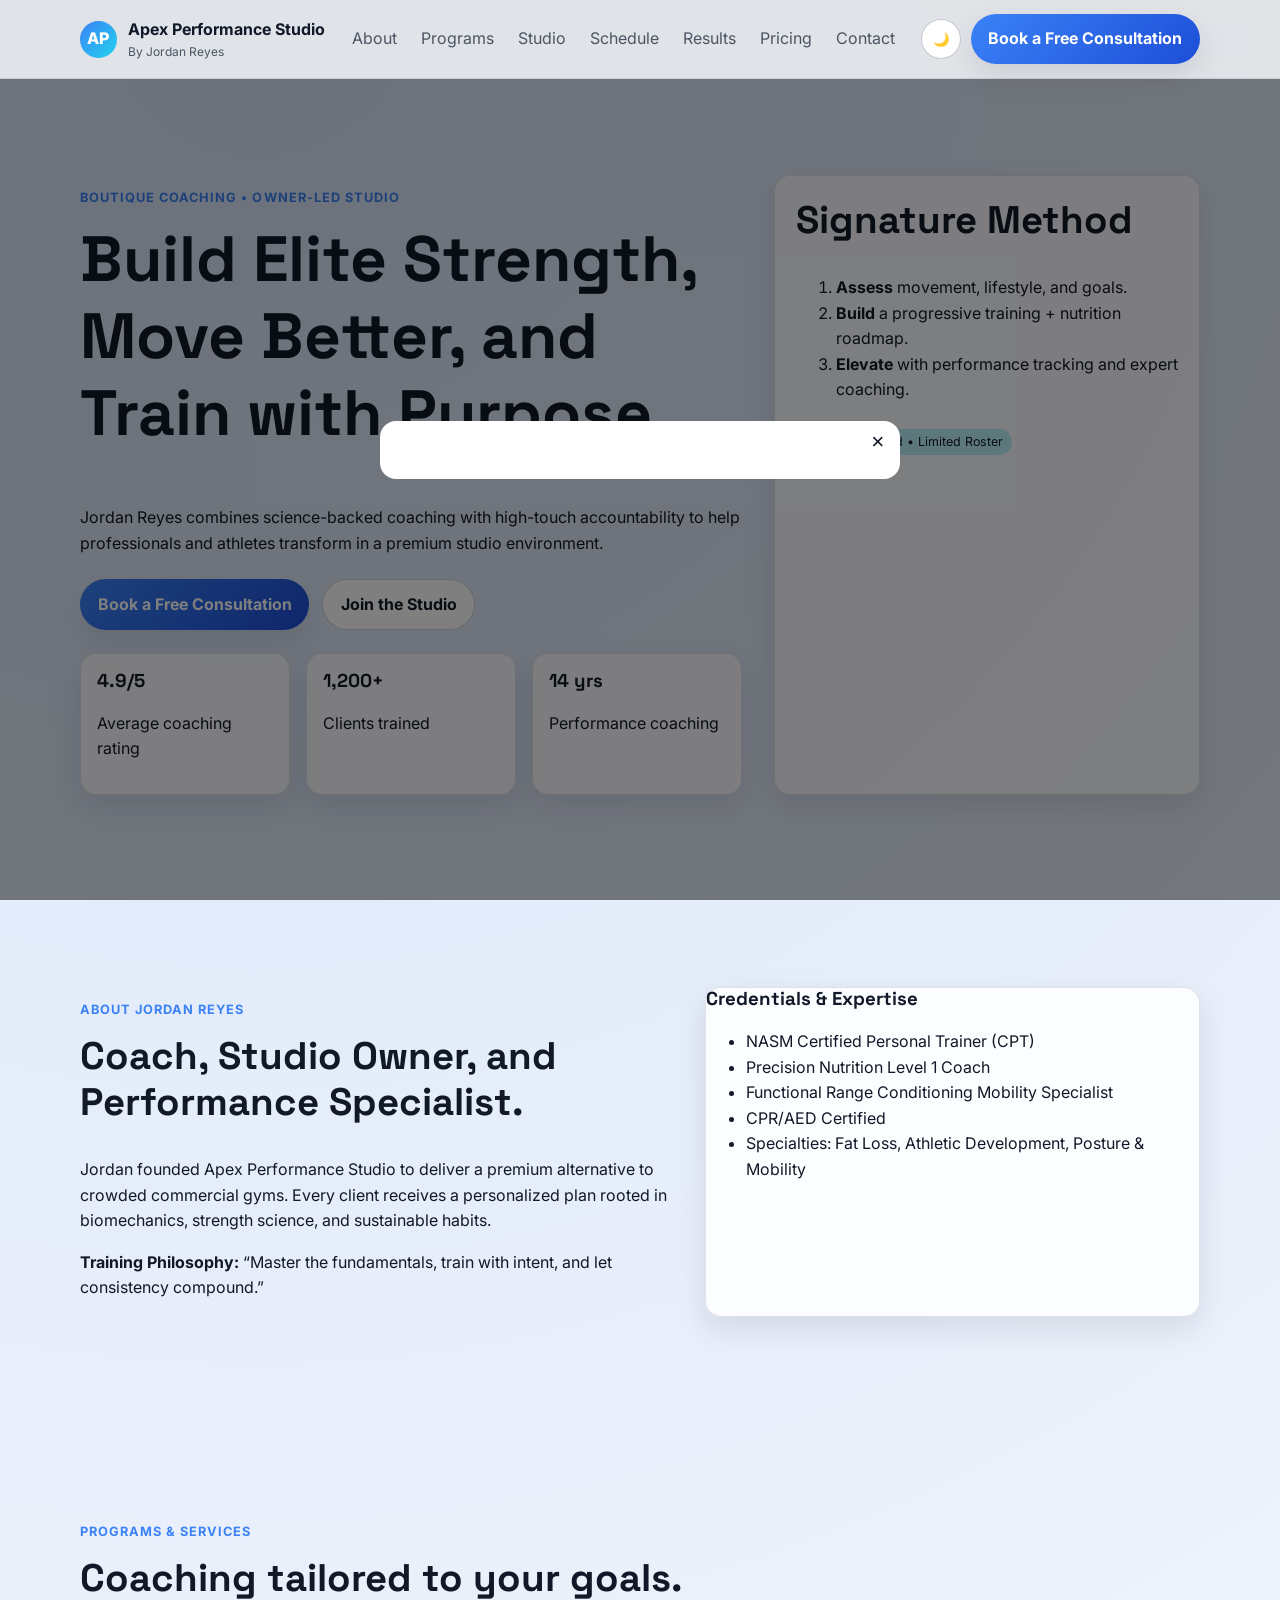
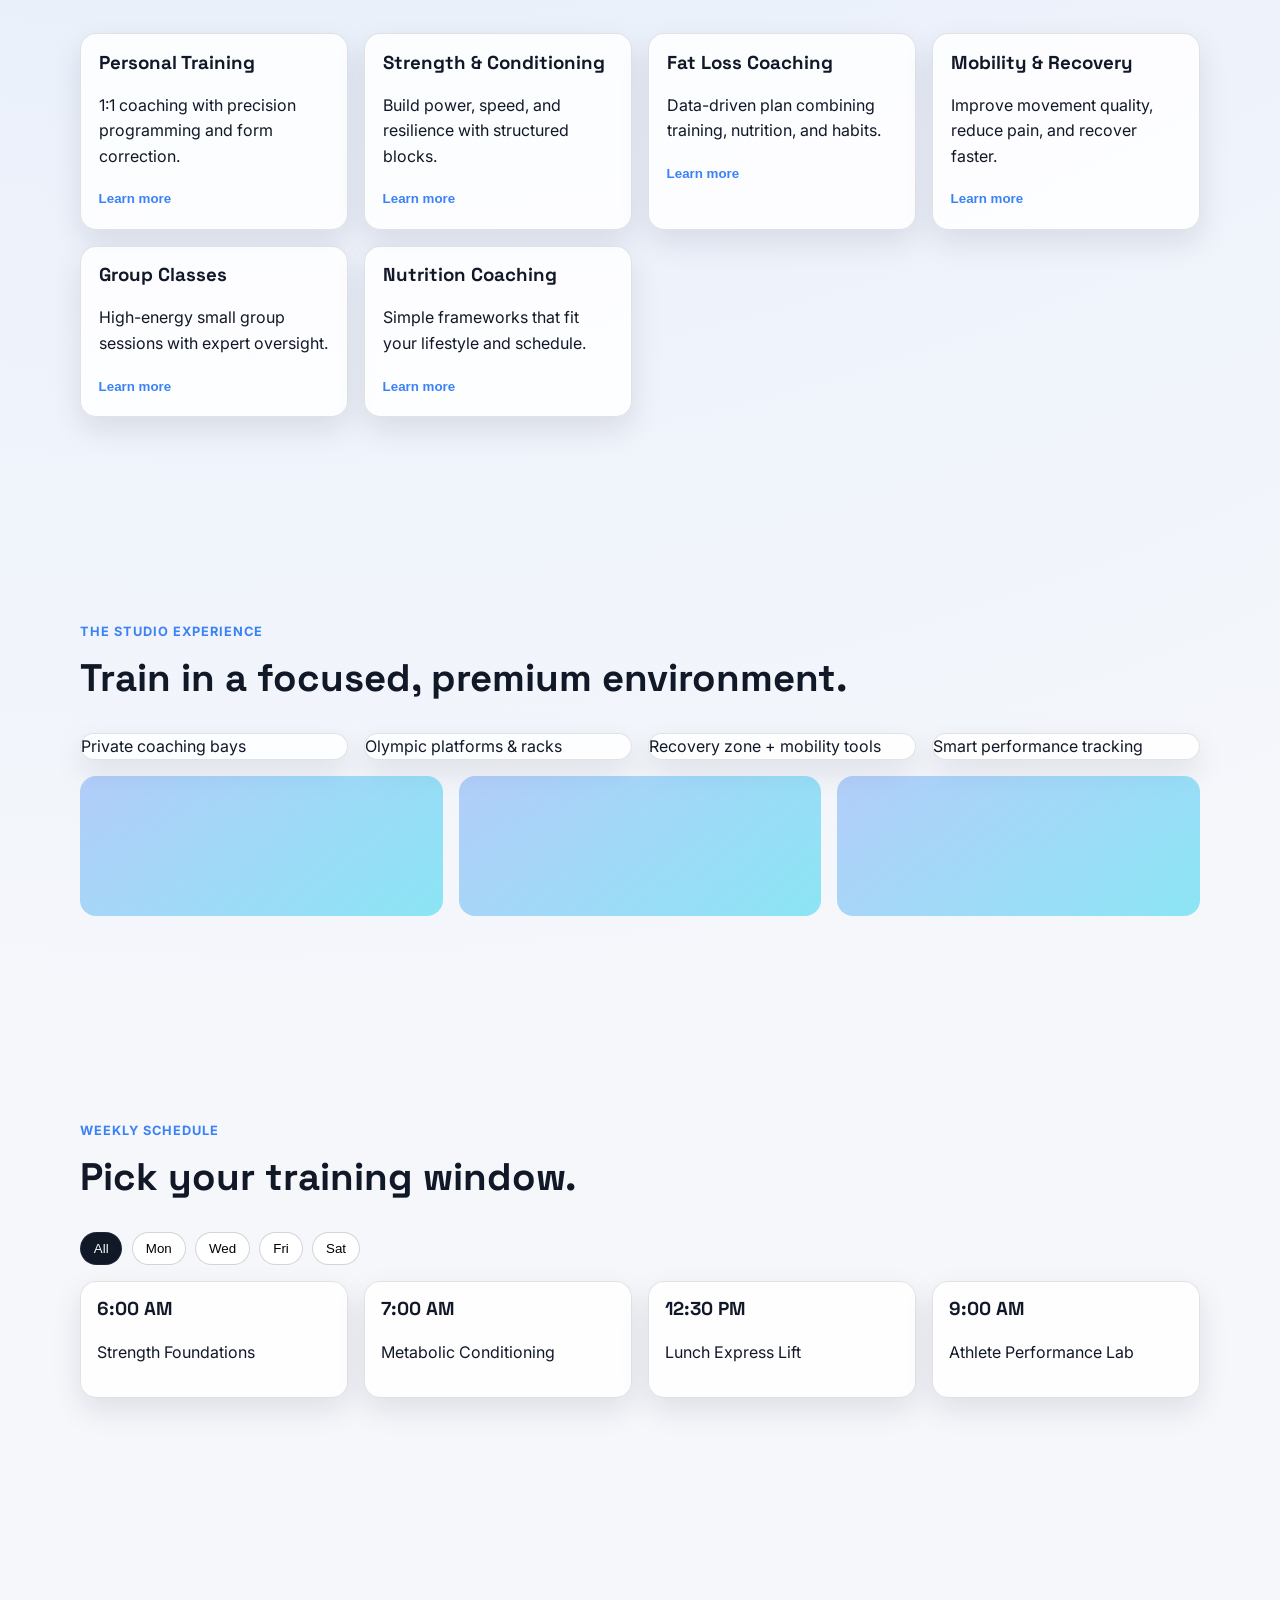
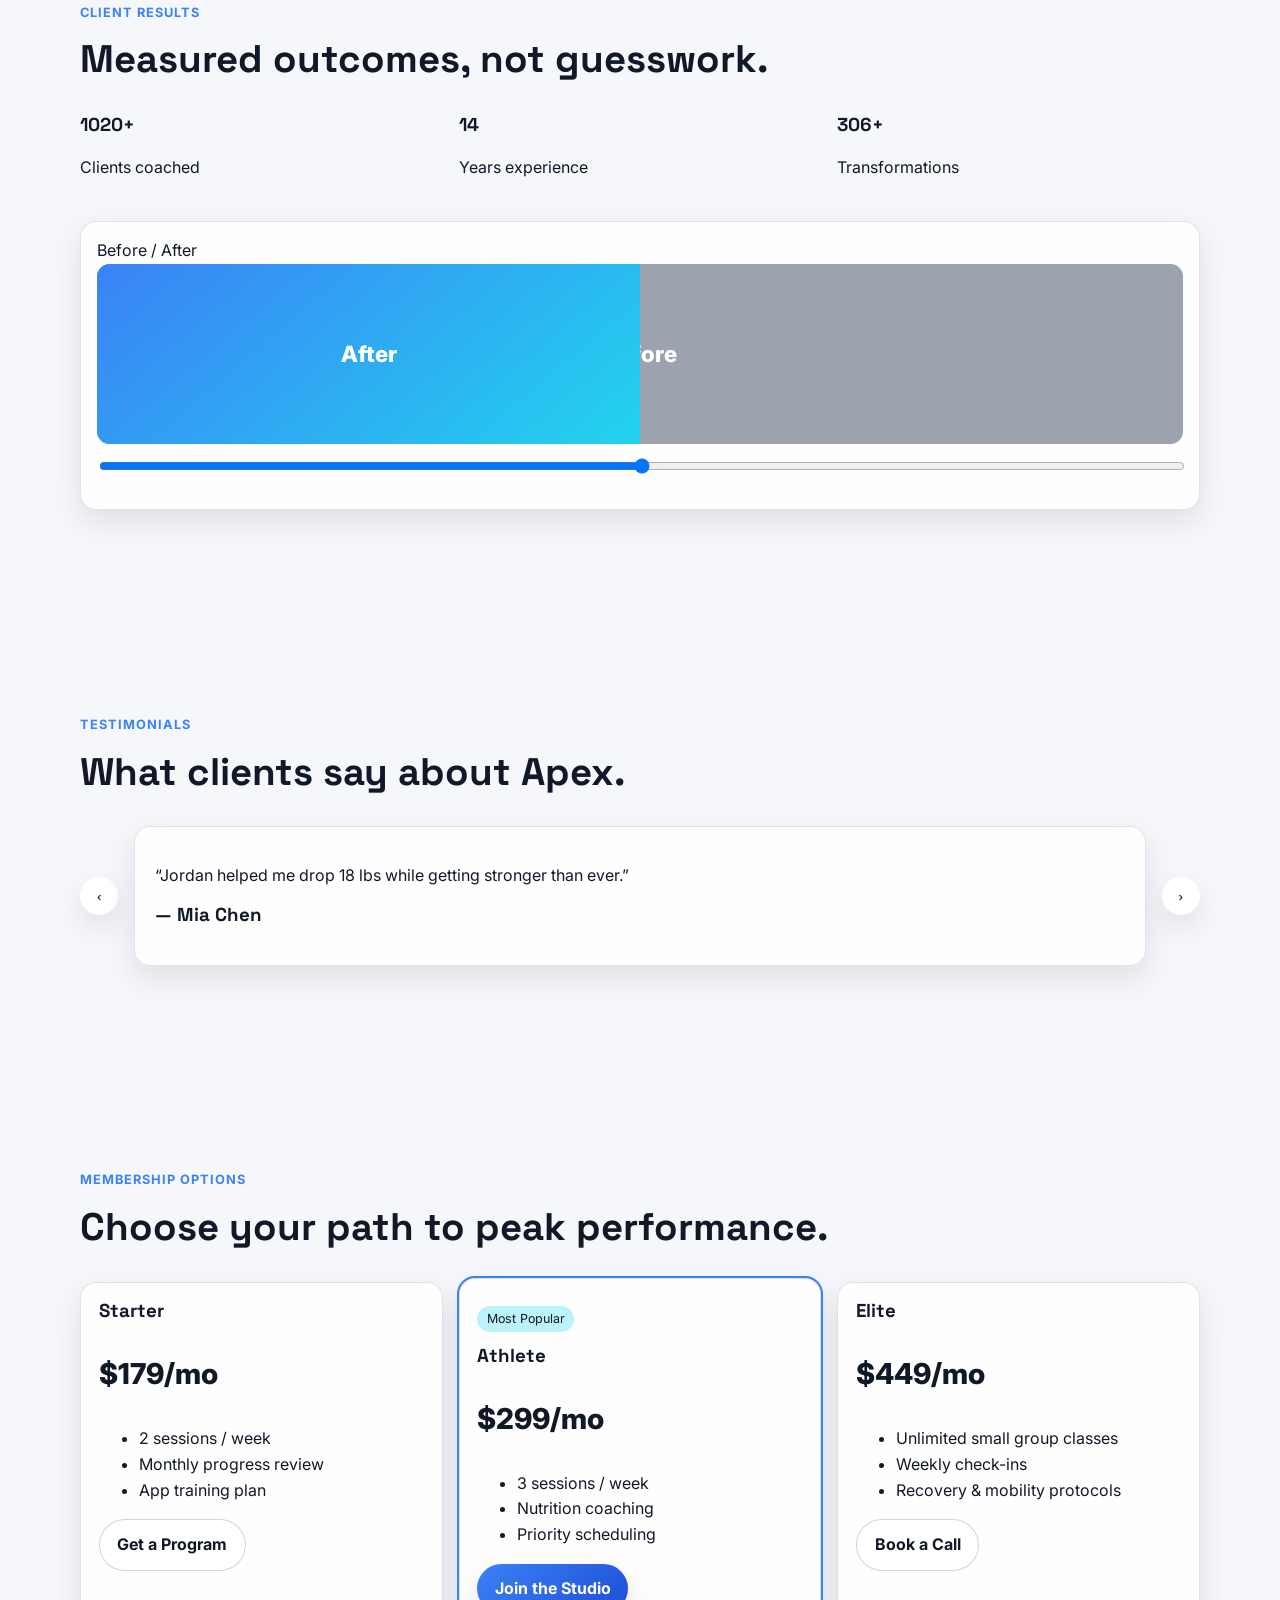
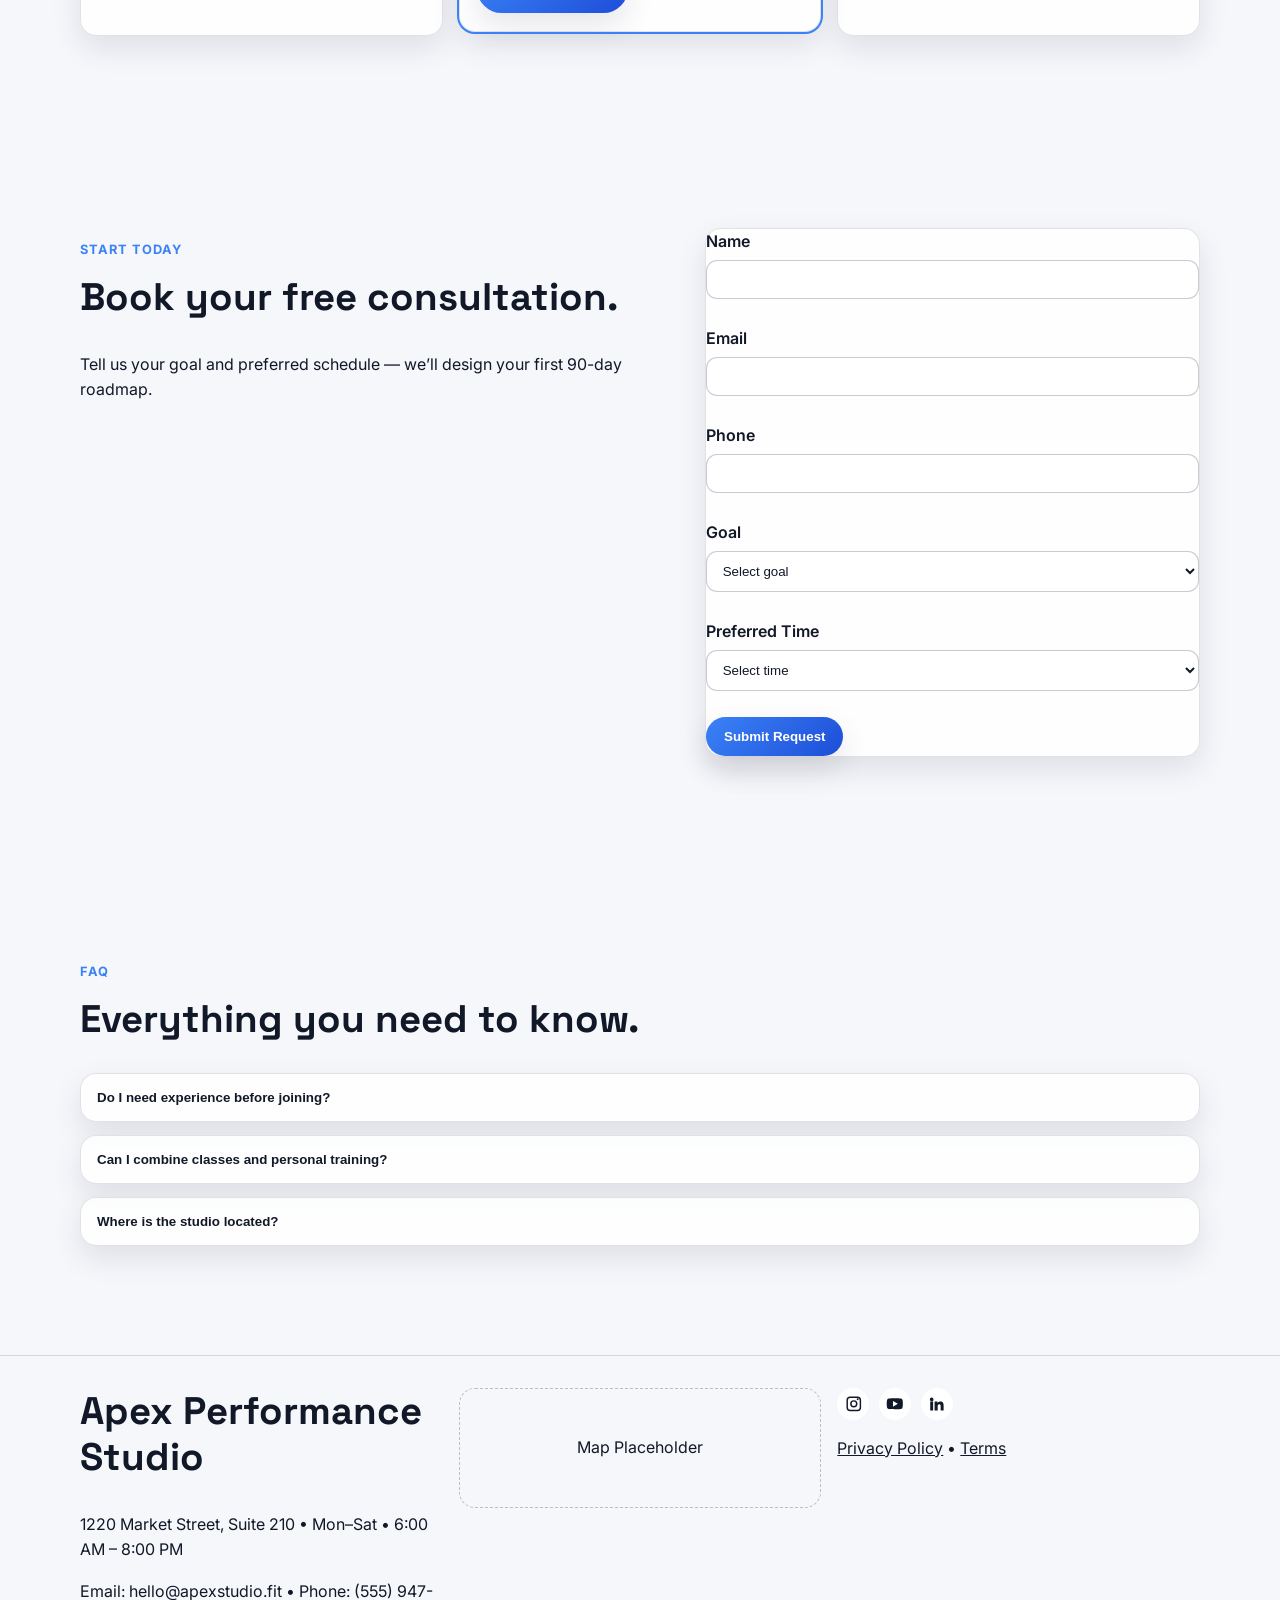
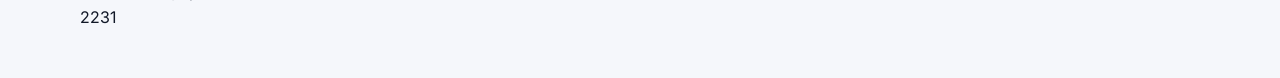
==== index.html @ 3ae75b73 "Create premium single-page fitness studio website" ====
<!DOCTYPE html>
<html lang="en">
  <head>
    <meta charset="UTF-8" />
    <meta name="viewport" content="width=device-width, initial-scale=1.0" />
    <meta
      name="description"
      content="Apex Performance Studio by Jordan Reyes — premium personal training, classes, and transformation programs."
    />
    <title>Apex Performance Studio | Jordan Reyes</title>
    <link rel="preconnect" href="https://fonts.googleapis.com" />
    <link rel="preconnect" href="https://fonts.gstatic.com" crossorigin />
    <link
      href="https://fonts.googleapis.com/css2?family=Inter:wght@400;500;600;700;800&family=Space+Grotesk:wght@500;700&display=swap"
      rel="stylesheet"
    />
    <link rel="stylesheet" href="styles.css" />
  </head>
  <body>
    <a class="skip-link" href="#main-content">Skip to main content</a>

    <header class="site-header" id="top">
      <div class="container nav-wrap">
        <a href="#hero" class="logo" aria-label="Apex Performance Studio home">
          <span class="logo-mark" aria-hidden="true">AP</span>
          <span class="logo-text">
            <strong>Apex Performance Studio</strong>
            <small>By Jordan Reyes</small>
          </span>
        </a>

        <button
          class="nav-toggle"
          aria-expanded="false"
          aria-controls="primary-navigation"
          aria-label="Open navigation menu"
        >
          <span></span><span></span><span></span>
        </button>

        <nav aria-label="Primary">
          <ul id="primary-navigation" class="nav-links">
            <li><a href="#about">About</a></li>
            <li><a href="#programs">Programs</a></li>
            <li><a href="#studio">Studio</a></li>
            <li><a href="#schedule">Schedule</a></li>
            <li><a href="#results">Results</a></li>
            <li><a href="#pricing">Pricing</a></li>
            <li><a href="#contact">Contact</a></li>
          </ul>
        </nav>

        <div class="nav-actions">
          <button class="theme-toggle" type="button" aria-label="Toggle dark mode">
            <span class="theme-icon" aria-hidden="true">🌙</span>
          </button>
          <a href="#contact" class="btn btn-primary">Book a Free Consultation</a>
        </div>
      </div>
    </header>

    <main id="main-content">
      <section id="hero" class="hero section reveal">
        <div class="container hero-grid">
          <div>
            <p class="eyebrow">Boutique Coaching • Owner-Led Studio</p>
            <h1>Build Elite Strength, Move Better, and Train with Purpose.</h1>
            <p class="lede">
              Jordan Reyes combines science-backed coaching with high-touch accountability to help professionals and athletes transform in a premium studio environment.
            </p>
            <div class="hero-actions">
              <a href="#contact" class="btn btn-primary">Book a Free Consultation</a>
              <a href="#pricing" class="btn btn-secondary">Join the Studio</a>
            </div>
            <div class="social-proof" aria-label="Social proof">
              <article>
                <h3>4.9/5</h3>
                <p>Average coaching rating</p>
              </article>
              <article>
                <h3>1,200+</h3>
                <p>Clients trained</p>
              </article>
              <article>
                <h3>14 yrs</h3>
                <p>Performance coaching</p>
              </article>
            </div>
          </div>
          <aside class="hero-card" aria-label="Signature method overview">
            <h2>Signature Method</h2>
            <ol>
              <li><strong>Assess</strong> movement, lifestyle, and goals.</li>
              <li><strong>Build</strong> a progressive training + nutrition roadmap.</li>
              <li><strong>Elevate</strong> with performance tracking and expert coaching.</li>
            </ol>
            <p class="badge">Owner-Coached • Limited Roster</p>
          </aside>
        </div>
      </section>

      <section id="about" class="section reveal">
        <div class="container two-col">
          <article>
            <p class="eyebrow">About Jordan Reyes</p>
            <h2>Coach, Studio Owner, and Performance Specialist.</h2>
            <p>
              Jordan founded Apex Performance Studio to deliver a premium alternative to crowded commercial gyms. Every client receives a personalized plan rooted in biomechanics, strength science, and sustainable habits.
            </p>
            <p>
              <strong>Training Philosophy:</strong> “Master the fundamentals, train with intent, and let consistency compound.”
            </p>
          </article>
          <aside class="panel credentials" aria-label="Credentials list">
            <h3>Credentials & Expertise</h3>
            <ul>
              <li>NASM Certified Personal Trainer (CPT)</li>
              <li>Precision Nutrition Level 1 Coach</li>
              <li>Functional Range Conditioning Mobility Specialist</li>
              <li>CPR/AED Certified</li>
              <li>Specialties: Fat Loss, Athletic Development, Posture & Mobility</li>
            </ul>
          </aside>
        </div>
      </section>

      <section id="programs" class="section reveal">
        <div class="container">
          <p class="eyebrow">Programs & Services</p>
          <h2>Coaching tailored to your goals.</h2>
          <div class="program-grid">
            <article class="card"><h3>Personal Training</h3><p>1:1 coaching with precision programming and form correction.</p><button class="text-btn" data-modal="pt">Learn more</button></article>
            <article class="card"><h3>Strength & Conditioning</h3><p>Build power, speed, and resilience with structured blocks.</p><button class="text-btn" data-modal="sc">Learn more</button></article>
            <article class="card"><h3>Fat Loss Coaching</h3><p>Data-driven plan combining training, nutrition, and habits.</p><button class="text-btn" data-modal="fl">Learn more</button></article>
            <article class="card"><h3>Mobility & Recovery</h3><p>Improve movement quality, reduce pain, and recover faster.</p><button class="text-btn" data-modal="mr">Learn more</button></article>
            <article class="card"><h3>Group Classes</h3><p>High-energy small group sessions with expert oversight.</p><button class="text-btn" data-modal="gc">Learn more</button></article>
            <article class="card"><h3>Nutrition Coaching</h3><p>Simple frameworks that fit your lifestyle and schedule.</p><button class="text-btn" data-modal="nc">Learn more</button></article>
          </div>
        </div>
      </section>

      <section id="studio" class="section reveal">
        <div class="container">
          <p class="eyebrow">The Studio Experience</p>
          <h2>Train in a focused, premium environment.</h2>
          <div class="amenities-grid">
            <article class="panel">Private coaching bays</article>
            <article class="panel">Olympic platforms & racks</article>
            <article class="panel">Recovery zone + mobility tools</article>
            <article class="panel">Smart performance tracking</article>
          </div>
          <div class="gallery" aria-label="Studio gallery placeholders">
            <div class="gallery-tile"></div><div class="gallery-tile"></div><div class="gallery-tile"></div>
          </div>
        </div>
      </section>

      <section id="schedule" class="section reveal">
        <div class="container">
          <p class="eyebrow">Weekly Schedule</p>
          <h2>Pick your training window.</h2>
          <div class="filters" role="tablist" aria-label="Filter classes by day">
            <button class="filter-btn active" data-day="all" role="tab" aria-selected="true">All</button>
            <button class="filter-btn" data-day="mon" role="tab">Mon</button>
            <button class="filter-btn" data-day="wed" role="tab">Wed</button>
            <button class="filter-btn" data-day="fri" role="tab">Fri</button>
            <button class="filter-btn" data-day="sat" role="tab">Sat</button>
          </div>
          <div class="schedule-grid" aria-live="polite">
            <article class="schedule-card" data-day="mon"><h3>6:00 AM</h3><p>Strength Foundations</p></article>
            <article class="schedule-card" data-day="wed"><h3>7:00 AM</h3><p>Metabolic Conditioning</p></article>
            <article class="schedule-card" data-day="fri"><h3>12:30 PM</h3><p>Lunch Express Lift</p></article>
            <article class="schedule-card" data-day="sat"><h3>9:00 AM</h3><p>Athlete Performance Lab</p></article>
          </div>
        </div>
      </section>

      <section id="results" class="section reveal">
        <div class="container">
          <p class="eyebrow">Client Results</p>
          <h2>Measured outcomes, not guesswork.</h2>
          <div class="stats-grid">
            <article><h3><span class="counter" data-target="1200">0</span>+</h3><p>Clients coached</p></article>
            <article><h3><span class="counter" data-target="14">0</span></h3><p>Years experience</p></article>
            <article><h3><span class="counter" data-target="380">0</span>+</h3><p>Transformations</p></article>
          </div>
          <div class="before-after panel">
            <label for="transformSlider">Before / After</label>
            <div class="compare">
              <div class="before">Before</div>
              <div class="after" id="afterPanel">After</div>
            </div>
            <input id="transformSlider" type="range" min="0" max="100" value="50" aria-label="Drag to compare before and after" />
          </div>
        </div>
      </section>

      <section id="testimonials" class="section reveal">
        <div class="container">
          <p class="eyebrow">Testimonials</p>
          <h2>What clients say about Apex.</h2>
          <div class="testimonial-slider" aria-label="Client testimonials carousel">
            <button class="slider-btn prev" aria-label="Previous testimonial">‹</button>
            <div class="slides" tabindex="0">
              <article class="testimonial active"><p>“Jordan helped me drop 18 lbs while getting stronger than ever.”</p><h3>— Mia Chen</h3></article>
              <article class="testimonial"><p>“The studio feels elite, focused, and genuinely supportive.”</p><h3>— Daniel Ortiz</h3></article>
              <article class="testimonial"><p>“I fixed chronic back pain in 12 weeks and now love training again.”</p><h3>— Priya Malhotra</h3></article>
              <article class="testimonial"><p>“Programming is surgical. Every session has purpose.”</p><h3>— Chris Walker</h3></article>
              <article class="testimonial"><p>“Best investment I’ve made in my health and confidence.”</p><h3>— Nia Roberts</h3></article>
              <article class="testimonial"><p>“Jordan runs a world-class facility with real coaching.”</p><h3>— Ethan Brooks</h3></article>
            </div>
            <button class="slider-btn next" aria-label="Next testimonial">›</button>
          </div>
        </div>
      </section>

      <section id="pricing" class="section reveal">
        <div class="container">
          <p class="eyebrow">Membership Options</p>
          <h2>Choose your path to peak performance.</h2>
          <div class="pricing-grid">
            <article class="price-card"><h3>Starter</h3><p class="price">$179/mo</p><ul><li>2 sessions / week</li><li>Monthly progress review</li><li>App training plan</li></ul><a href="#contact" class="btn btn-secondary">Get a Program</a></article>
            <article class="price-card popular"><p class="badge">Most Popular</p><h3>Athlete</h3><p class="price">$299/mo</p><ul><li>3 sessions / week</li><li>Nutrition coaching</li><li>Priority scheduling</li></ul><a href="#contact" class="btn btn-primary">Join the Studio</a></article>
            <article class="price-card"><h3>Elite</h3><p class="price">$449/mo</p><ul><li>Unlimited small group classes</li><li>Weekly check-ins</li><li>Recovery & mobility protocols</li></ul><a href="#contact" class="btn btn-secondary">Book a Call</a></article>
          </div>
        </div>
      </section>

      <section id="contact" class="section reveal">
        <div class="container two-col">
          <article>
            <p class="eyebrow">Start Today</p>
            <h2>Book your free consultation.</h2>
            <p>Tell us your goal and preferred schedule — we’ll design your first 90-day roadmap.</p>
          </article>
          <form id="leadForm" class="panel" novalidate>
            <label>Name<input name="name" required /></label><span class="error" data-for="name"></span>
            <label>Email<input name="email" type="email" required /></label><span class="error" data-for="email"></span>
            <label>Phone<input name="phone" type="tel" required /></label><span class="error" data-for="phone"></span>
            <label>Goal<select name="goal" required><option value="">Select goal</option><option>Fat Loss</option><option>Build Strength</option><option>Athletic Performance</option><option>Mobility & Recovery</option></select></label><span class="error" data-for="goal"></span>
            <label>Preferred Time<select name="time" required><option value="">Select time</option><option>Early Morning</option><option>Midday</option><option>Evening</option><option>Weekend</option></select></label><span class="error" data-for="time"></span>
            <button class="btn btn-primary" type="submit">Submit Request</button>
            <p id="formSuccess" class="success-message" hidden>Thanks! We’ll contact you within 24 hours.</p>
          </form>
        </div>
      </section>

      <section id="faq" class="section reveal">
        <div class="container">
          <p class="eyebrow">FAQ</p>
          <h2>Everything you need to know.</h2>
          <div class="faq-list">
            <article class="faq-item"><button aria-expanded="false">Do I need experience before joining?</button><div class="faq-content"><p>No. Programs are customized to your baseline and goals.</p></div></article>
            <article class="faq-item"><button aria-expanded="false">Can I combine classes and personal training?</button><div class="faq-content"><p>Yes, hybrid plans are available for flexibility and faster progress.</p></div></article>
            <article class="faq-item"><button aria-expanded="false">Where is the studio located?</button><div class="faq-content"><p>Downtown district with easy parking and transit access.</p></div></article>
          </div>
        </div>
      </section>
    </main>

    <footer class="site-footer">
      <div class="container footer-grid">
        <div>
          <h2>Apex Performance Studio</h2>
          <p>1220 Market Street, Suite 210 • Mon–Sat • 6:00 AM – 8:00 PM</p>
          <p>Email: hello@apexstudio.fit • Phone: (555) 947-2231</p>
        </div>
        <div class="map-placeholder" role="img" aria-label="Map placeholder">Map Placeholder</div>
        <div>
          <div class="socials" aria-label="Social media links">
            <a href="#" aria-label="Instagram"><svg viewBox="0 0 24 24" role="img"><path d="M7 2h10a5 5 0 0 1 5 5v10a5 5 0 0 1-5 5H7a5 5 0 0 1-5-5V7a5 5 0 0 1 5-5zm0 2a3 3 0 0 0-3 3v10a3 3 0 0 0 3 3h10a3 3 0 0 0 3-3V7a3 3 0 0 0-3-3H7zm11.5 1.75a1.25 1.25 0 1 1-2.5 0 1.25 1.25 0 0 1 2.5 0zM12 7a5 5 0 1 1 0 10 5 5 0 0 1 0-10zm0 2a3 3 0 1 0 0 6 3 3 0 0 0 0-6z"/></svg></a>
            <a href="#" aria-label="YouTube"><svg viewBox="0 0 24 24" role="img"><path d="M23 12s0-3.5-.45-5.2a2.9 2.9 0 0 0-2.05-2.05C18.8 4.3 12 4.3 12 4.3s-6.8 0-8.5.45A2.9 2.9 0 0 0 1.45 6.8C1 8.5 1 12 1 12s0 3.5.45 5.2a2.9 2.9 0 0 0 2.05 2.05c1.7.45 8.5.45 8.5.45s6.8 0 8.5-.45a2.9 2.9 0 0 0 2.05-2.05C23 15.5 23 12 23 12zm-13.5 3.9V8.1L16.2 12l-6.7 3.9z"/></svg></a>
            <a href="#" aria-label="LinkedIn"><svg viewBox="0 0 24 24" role="img"><path d="M4.98 3.5A2.5 2.5 0 1 1 5 8.5a2.5 2.5 0 0 1-.02-5zM3 9h4v12H3zM9 9h3.8v1.7h.1c.5-.9 1.8-1.9 3.7-1.9 4 0 4.7 2.5 4.7 5.9V21h-4v-5.3c0-1.3 0-3-1.9-3-1.9 0-2.2 1.5-2.2 2.9V21H9z"/></svg></a>
          </div>
          <p><a href="#">Privacy Policy</a> • <a href="#">Terms</a></p>
        </div>
      </div>
    </footer>

    <button class="back-to-top" aria-label="Back to top">↑</button>

    <div class="modal-overlay" hidden>
      <div class="modal" role="dialog" aria-modal="true" aria-labelledby="modalTitle" tabindex="-1">
        <button class="modal-close" aria-label="Close modal">×</button>
        <h3 id="modalTitle"></h3>
        <p id="modalContent"></p>
      </div>
    </div>

    <script src="script.js"></script>
  </body>
</html>
---- styles.css ----
:root {
  --bg: #f5f7fb;
  --surface: #ffffff;
  --text: #111827;
  --muted: #4b5563;
  --primary: #3b82f6;
  --primary-strong: #1d4ed8;
  --accent: #22d3ee;
  --shadow: 0 12px 30px rgba(17, 24, 39, 0.1);
  --radius: 1rem;
  --space: clamp(0.75rem, 1vw, 1rem);
  --container: min(1120px, 92vw);
  --font-sans: "Inter", "Segoe UI", Roboto, -apple-system, BlinkMacSystemFont, sans-serif;
  --font-display: "Space Grotesk", "Inter", "Segoe UI", sans-serif;
}

[data-theme="dark"] {
  --bg: #070b14;
  --surface: #111827;
  --text: #e5e7eb;
  --muted: #9ca3af;
  --primary: #60a5fa;
  --primary-strong: #3b82f6;
  --accent: #22d3ee;
  --shadow: 0 15px 40px rgba(0, 0, 0, 0.35);
}

* { box-sizing: border-box; }
html { scroll-behavior: smooth; }
@media (prefers-reduced-motion: reduce) {
  html { scroll-behavior: auto; }
  *, *::before, *::after { animation: none !important; transition: none !important; }
}
body {
  margin: 0;
  font-family: var(--font-sans);
  color: var(--text);
  background: radial-gradient(circle at 20% 0%, rgba(59,130,246,.15), transparent 40%), var(--bg);
  line-height: 1.6;
}
h1,h2,h3 { font-family: var(--font-display); line-height: 1.2; margin-top: 0; }
h1 { font-size: clamp(2rem, 5vw, 4rem); }
h2 { font-size: clamp(1.6rem, 3vw, 2.5rem); }
a { color: inherit; }
.container { width: var(--container); margin-inline: auto; }
.section { padding: clamp(3.5rem, 8vw, 6rem) 0; }
.eyebrow { text-transform: uppercase; letter-spacing: .08em; font-weight: 700; color: var(--primary); font-size: .8rem; }

.skip-link {
  position: absolute; left: -999px; top: 0; background: var(--primary); color: #fff; padding: .6rem .9rem; z-index: 999;
}
.skip-link:focus { left: .5rem; top: .5rem; }

.site-header {
  position: sticky; top: 0; z-index: 40; backdrop-filter: blur(10px);
  background: color-mix(in srgb, var(--bg) 85%, transparent);
  border-bottom: 1px solid color-mix(in srgb, var(--muted) 15%, transparent);
}
.nav-wrap { display: flex; align-items: center; justify-content: space-between; gap: 1rem; padding: .9rem 0; }
.logo { display: flex; align-items: center; gap: .7rem; text-decoration: none; }
.logo-mark { display:grid; place-items:center; width:2.3rem; height:2.3rem; border-radius: 50%; background: linear-gradient(135deg,var(--primary),var(--accent)); color:#fff; font-weight:800; }
.logo small { display:block; color: var(--muted); font-size: .75rem; }
.nav-links { display:flex; list-style:none; gap:1rem; margin:0; padding:0; }
.nav-links a { text-decoration:none; color: var(--muted); padding: .25rem; }
.nav-links a.active, .nav-links a:hover { color: var(--text); }
.nav-actions { display:flex; gap:.6rem; align-items:center; }
.nav-toggle { display:none; background:none; border:0; }
.nav-toggle span { display:block; width:22px; height:2px; background:var(--text); margin:4px 0; }

.btn {
  border: 0; border-radius: 999px; padding: .75rem 1.1rem; font-weight: 700; text-decoration: none;
  display: inline-flex; align-items: center; justify-content: center; cursor: pointer;
}
.btn-primary { background: linear-gradient(135deg, var(--primary), var(--primary-strong)); color: #fff; box-shadow: var(--shadow); }
.btn-secondary { background: var(--surface); color: var(--text); border:1px solid color-mix(in srgb,var(--muted) 25%,transparent); }
.text-btn { border:0; background:none; color: var(--primary); font-weight: 700; cursor:pointer; padding:0; }
.theme-toggle { width:2.5rem; height:2.5rem; border-radius:50%; border:1px solid color-mix(in srgb,var(--muted) 30%,transparent); background:var(--surface); }

.hero-grid, .two-col { display:grid; gap:2rem; }
.hero { min-height: 80svh; display:grid; align-items:center; }
.hero-actions { display:flex; gap:.8rem; flex-wrap:wrap; margin: 1.4rem 0; }
.social-proof { display:grid; grid-template-columns:repeat(3,1fr); gap:1rem; }
.social-proof article, .panel, .card, .schedule-card, .price-card, .testimonial, .faq-item, .hero-card {
  background: color-mix(in srgb, var(--surface) 85%, transparent);
  border: 1px solid color-mix(in srgb, var(--muted) 16%, transparent);
  border-radius: var(--radius);
  box-shadow: var(--shadow);
}
.social-proof article { padding: 1rem; }
.hero-card { padding: 1.3rem; }
.badge { display:inline-block; margin-top:.6rem; padding:.2rem .6rem; border-radius:999px; background: color-mix(in srgb,var(--accent) 30%, transparent); font-size:.78rem; }

.program-grid, .amenities-grid, .pricing-grid, .stats-grid { display:grid; gap:1rem; grid-template-columns: repeat(auto-fit, minmax(220px, 1fr)); }
.card, .price-card { padding:1.1rem; }
.gallery { margin-top:1rem; display:grid; gap:1rem; grid-template-columns: repeat(3, 1fr); }
.gallery-tile { min-height: 140px; border-radius: var(--radius); background: linear-gradient(140deg, color-mix(in srgb,var(--primary) 35%, transparent), color-mix(in srgb,var(--accent) 50%, transparent)); }

.filters { display:flex; gap:.6rem; flex-wrap:wrap; margin:1rem 0; }
.filter-btn { padding:.5rem .8rem; border-radius:999px; border:1px solid color-mix(in srgb,var(--muted) 25%, transparent); background: var(--surface); }
.filter-btn.active { background: var(--text); color: var(--bg); }
.schedule-grid { display:grid; gap:1rem; grid-template-columns: repeat(auto-fit, minmax(210px, 1fr)); }
.schedule-card { padding:1rem; }

.before-after { margin-top: 1.5rem; padding:1rem; }
.compare { position: relative; min-height: 180px; border-radius: .8rem; overflow:hidden; background:#cbd5e1; }
.before, .after { position:absolute; inset:0; display:grid; place-items:center; font-weight:800; font-size:1.4rem; }
.before { background: #9ca3af; color:#fff; }
.after { background: linear-gradient(140deg,var(--primary),var(--accent)); color:#fff; width:50%; overflow:hidden; }

.testimonial-slider { display:grid; grid-template-columns:auto 1fr auto; align-items:center; gap:1rem; }
.slides { outline:none; }
.testimonial { display:none; padding:1.2rem; }
.testimonial.active { display:block; }
.slider-btn { width:2.4rem; height:2.4rem; border-radius:50%; border:0; background:var(--surface); box-shadow: var(--shadow); }

.popular { outline: 2px solid var(--primary); transform: translateY(-4px); }
.price { font-size: 1.8rem; font-weight: 800; }

form label { display:grid; gap:.35rem; margin-bottom:.65rem; font-weight:600; }
input, select {
  width:100%; padding:.7rem; border-radius:.7rem; border:1px solid color-mix(in srgb,var(--muted) 30%, transparent); background: var(--surface); color:var(--text);
}
.error { color: #ef4444; min-height: 1rem; display:block; font-size: .85rem; margin-top: -.4rem; margin-bottom: .4rem; }
.success-message { color:#16a34a; font-weight:700; }

.faq-item { margin-bottom:.8rem; overflow:hidden; }
.faq-item button { width:100%; text-align:left; padding:1rem; background:none; border:0; color:inherit; font-weight:700; }
.faq-content { max-height:0; overflow:hidden; transition:max-height .3s ease; padding:0 1rem; }
.faq-item.open .faq-content { max-height:120px; padding-bottom:1rem; }

.site-footer { padding:2rem 0; border-top:1px solid color-mix(in srgb,var(--muted) 20%, transparent); }
.footer-grid { display:grid; gap:1rem; grid-template-columns: repeat(auto-fit,minmax(230px,1fr)); align-items:start; }
.map-placeholder { min-height:120px; display:grid; place-items:center; border-radius: var(--radius); border:1px dashed color-mix(in srgb,var(--muted) 35%, transparent); }
.socials { display:flex; gap:.6rem; }
.socials a { width:2rem; height:2rem; display:grid; place-items:center; border-radius:50%; background: var(--surface); }
.socials svg { width:1.1rem; fill: currentColor; }

.back-to-top {
  position: fixed; right: 1rem; bottom: 1rem; width: 2.5rem; height: 2.5rem;
  border-radius: 50%; border:0; background: var(--text); color: var(--bg); opacity:0; visibility:hidden;
}
.back-to-top.show { opacity:1; visibility:visible; }

.modal-overlay {
  position: fixed; inset: 0; background: rgba(0,0,0,.5); display:grid; place-items:center; padding:1rem;
}
.modal { max-width: 520px; width: 100%; background: var(--surface); padding: 1.2rem; border-radius: var(--radius); position:relative; }
.modal-close { position:absolute; right:.6rem; top:.4rem; font-size:1.4rem; background:none; border:0; color:inherit; }

.reveal { opacity: 0; transform: translateY(20px); transition: opacity .5s ease, transform .5s ease; }
.reveal.visible { opacity: 1; transform: translateY(0); }

:focus-visible { outline: 3px solid color-mix(in srgb,var(--primary) 65%, #fff); outline-offset: 2px; }

@media (min-width: 860px) {
  .hero-grid { grid-template-columns: 1.4fr .9fr; }
  .two-col { grid-template-columns: 1.2fr 1fr; }
}

@media (max-width: 860px) {
  .nav-toggle { display:block; }
  .nav-links {
    position:absolute; top:100%; right:1rem; background:var(--surface); border-radius:.8rem; box-shadow: var(--shadow);
    padding:1rem; flex-direction:column; min-width:200px; display:none;
  }
  .nav-links.open { display:flex; }
  .nav-actions .btn { display:none; }
}
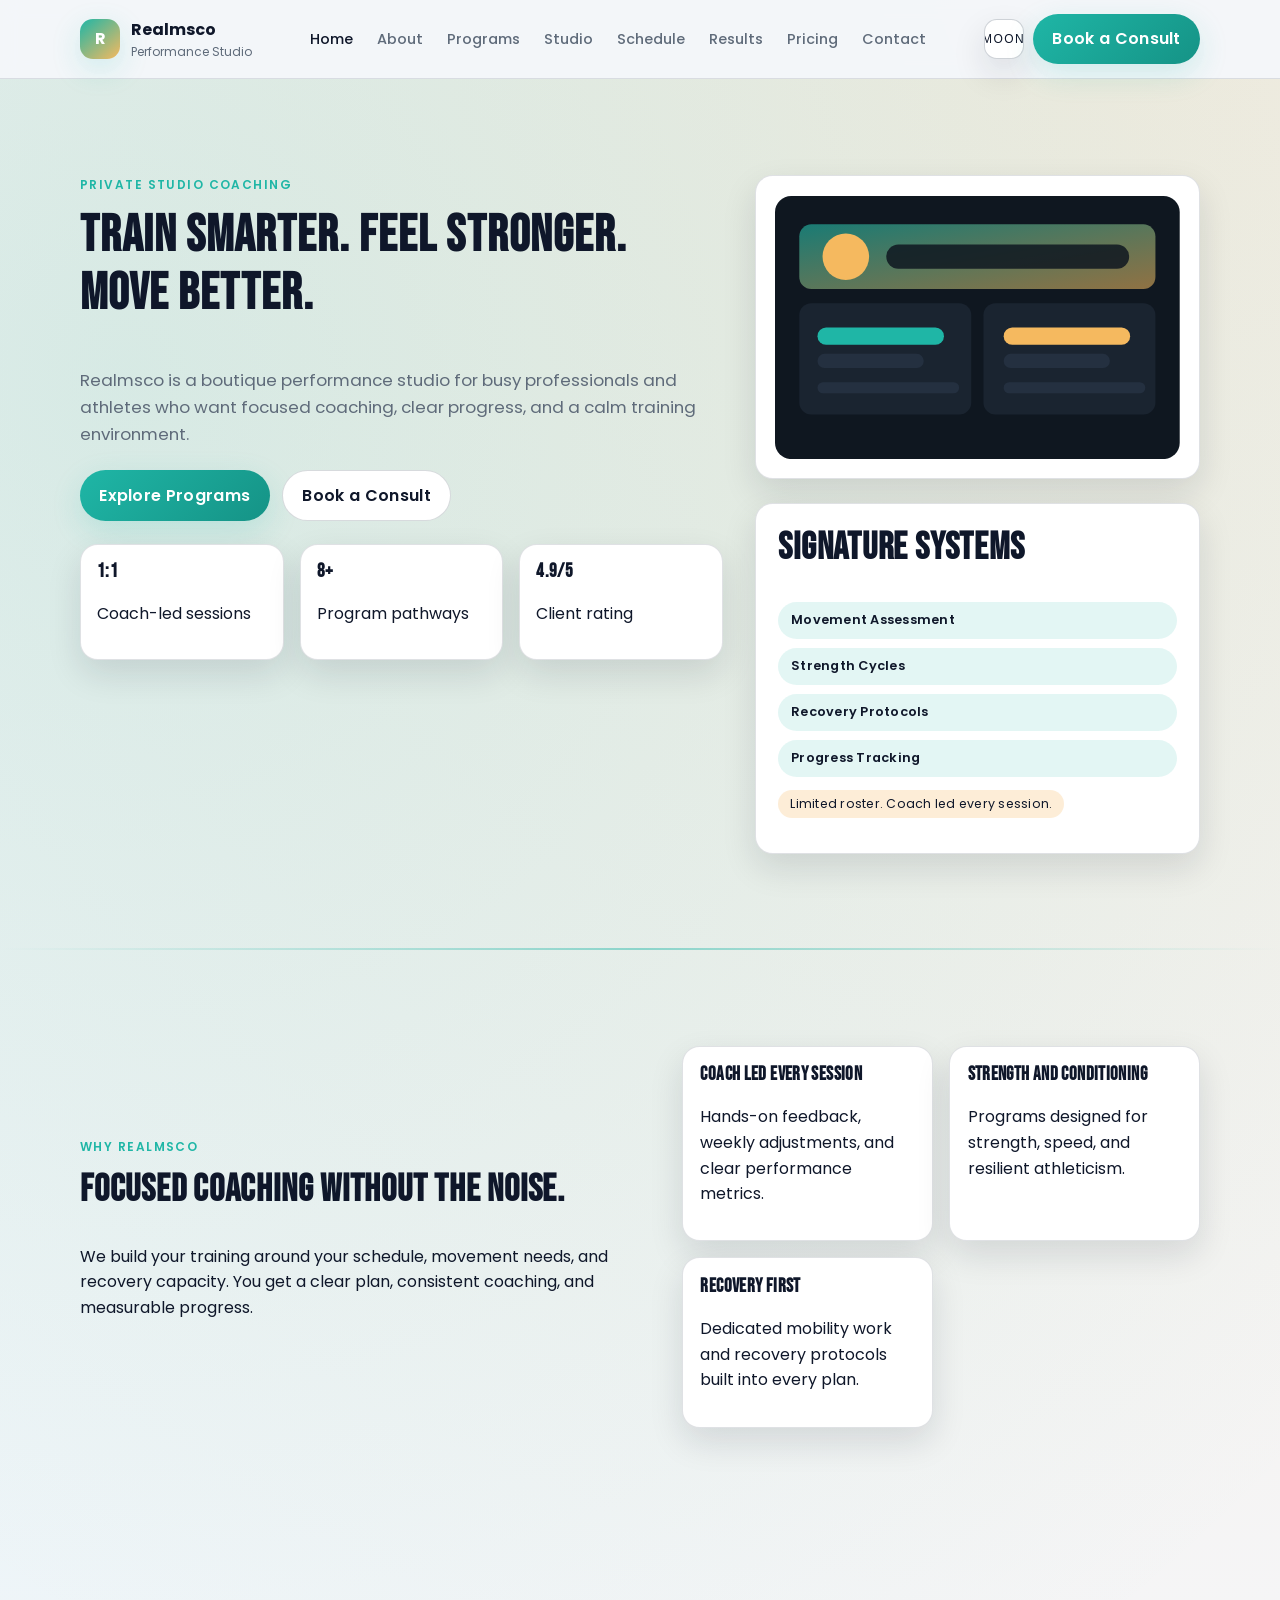
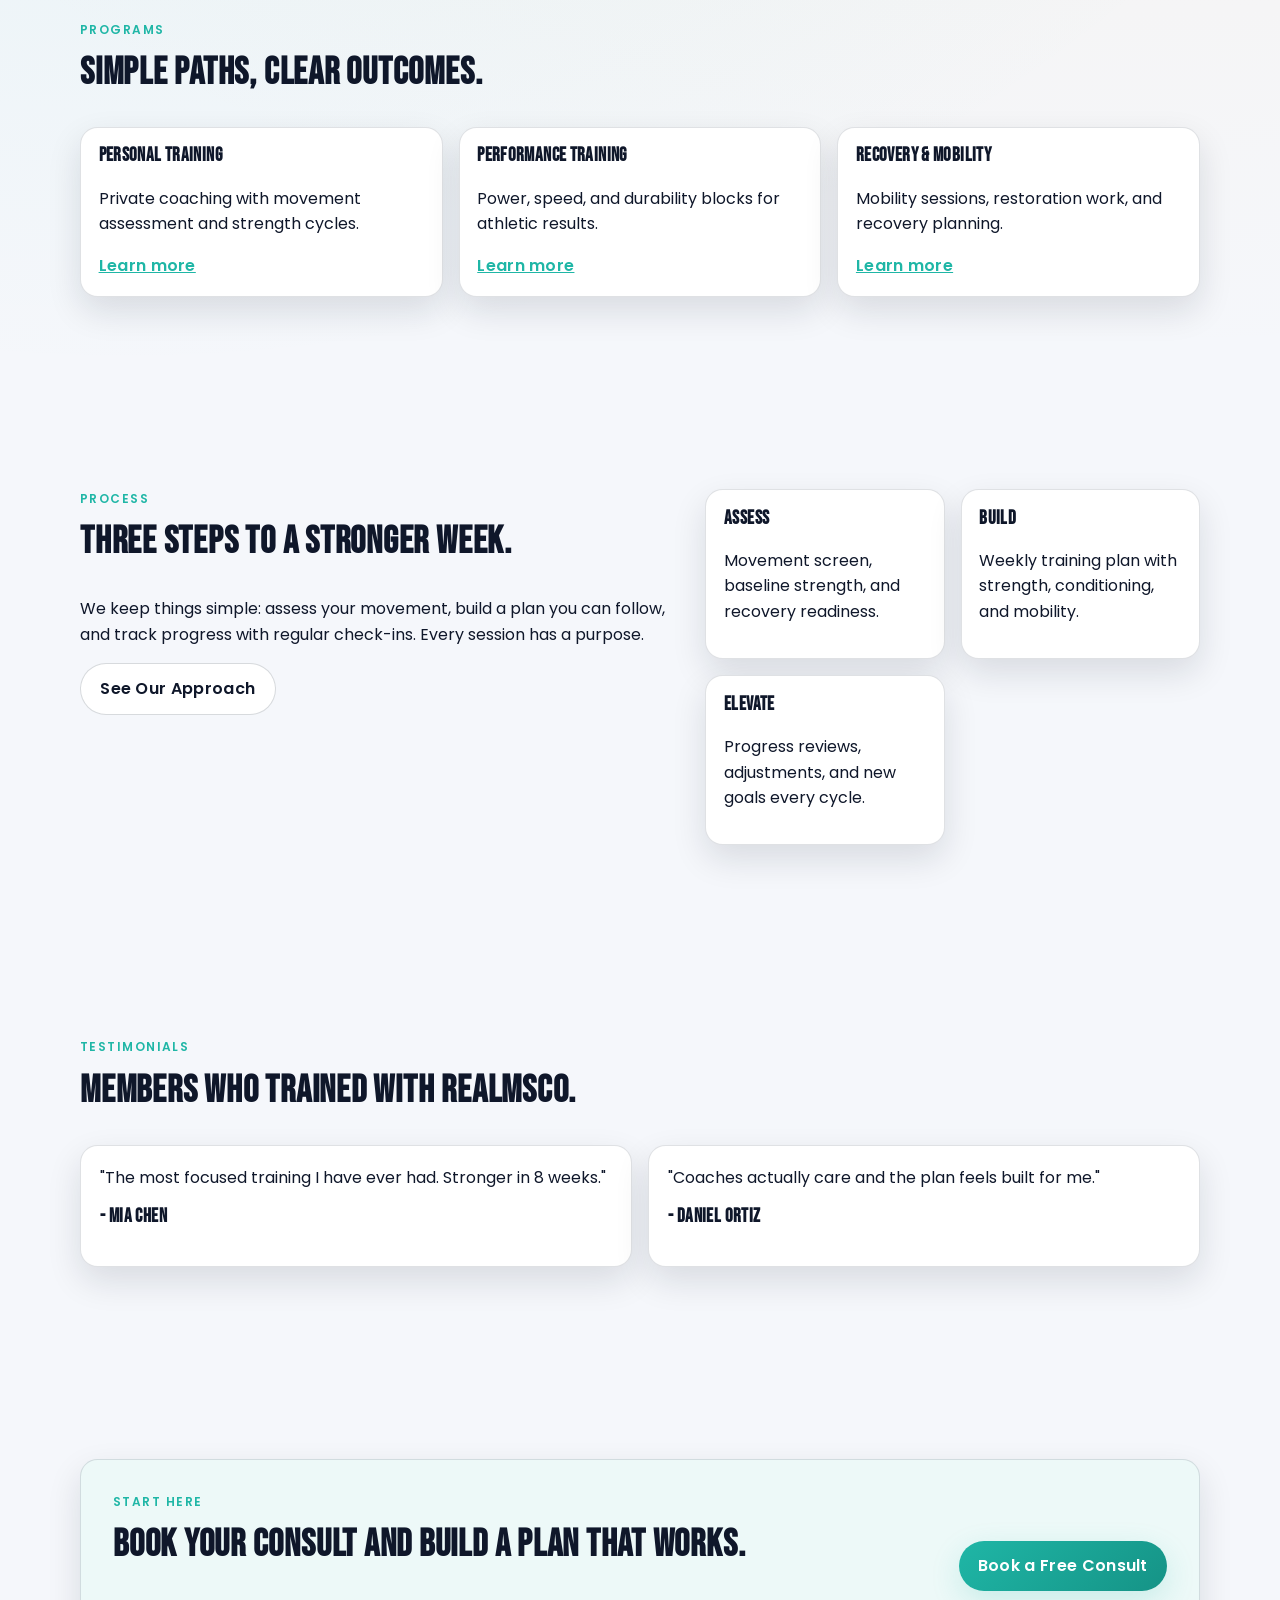
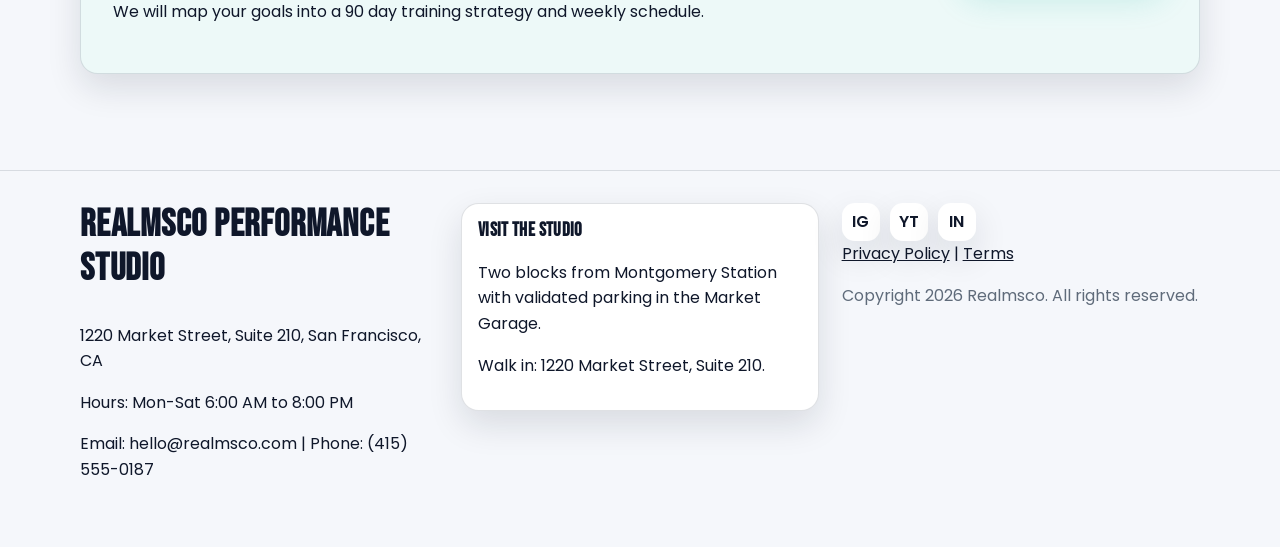
==== commit 14445d12: "iniitial changes" ====
--- a/index.html
+++ b/index.html
@@ -5,27 +5,27 @@
     <meta name="viewport" content="width=device-width, initial-scale=1.0" />
     <meta
       name="description"
-      content="Apex Performance Studio by Jordan Reyes — premium personal training, classes, and transformation programs."
+      content="Realmsco Performance Studio delivers premium coaching, strength programs, and recovery services for busy professionals and athletes."
     />
-    <title>Apex Performance Studio | Jordan Reyes</title>
+    <title>Realmsco Performance Studio | Home</title>
     <link rel="preconnect" href="https://fonts.googleapis.com" />
     <link rel="preconnect" href="https://fonts.gstatic.com" crossorigin />
     <link
-      href="https://fonts.googleapis.com/css2?family=Inter:wght@400;500;600;700;800&family=Space+Grotesk:wght@500;700&display=swap"
+      href="https://fonts.googleapis.com/css2?family=Bebas+Neue&family=Poppins:wght@300;400;500;600;700;800&display=swap"
       rel="stylesheet"
     />
     <link rel="stylesheet" href="styles.css" />
   </head>
-  <body>
+  <body data-page="home">
     <a class="skip-link" href="#main-content">Skip to main content</a>
 
     <header class="site-header" id="top">
       <div class="container nav-wrap">
-        <a href="#hero" class="logo" aria-label="Apex Performance Studio home">
-          <span class="logo-mark" aria-hidden="true">AP</span>
+        <a href="index.html" class="logo" aria-label="Realmsco home">
+          <span class="logo-mark" aria-hidden="true">R</span>
           <span class="logo-text">
-            <strong>Apex Performance Studio</strong>
-            <small>By Jordan Reyes</small>
+            <strong>Realmsco</strong>
+            <small>Performance Studio</small>
           </span>
         </a>
 
@@ -40,220 +40,196 @@
 
         <nav aria-label="Primary">
           <ul id="primary-navigation" class="nav-links">
-            <li><a href="#about">About</a></li>
-            <li><a href="#programs">Programs</a></li>
-            <li><a href="#studio">Studio</a></li>
-            <li><a href="#schedule">Schedule</a></li>
-            <li><a href="#results">Results</a></li>
-            <li><a href="#pricing">Pricing</a></li>
-            <li><a href="#contact">Contact</a></li>
+            <li><a href="index.html">Home</a></li>
+            <li><a href="about.html">About</a></li>
+            <li><a href="programs.html">Programs</a></li>
+            <li><a href="studio.html">Studio</a></li>
+            <li><a href="schedule.html">Schedule</a></li>
+            <li><a href="results.html">Results</a></li>
+            <li><a href="pricing.html">Pricing</a></li>
+            <li><a href="contact.html">Contact</a></li>
           </ul>
         </nav>
 
         <div class="nav-actions">
-          <button class="theme-toggle" type="button" aria-label="Toggle dark mode">
-            <span class="theme-icon" aria-hidden="true">🌙</span>
+          <button class="theme-toggle" type="button" aria-label="Toggle theme">
+            <span class="theme-icon" aria-hidden="true">MOON</span>
           </button>
-          <a href="#contact" class="btn btn-primary">Book a Free Consultation</a>
+          <a href="contact.html" class="btn btn-primary">Book a Consult</a>
         </div>
       </div>
     </header>
 
     <main id="main-content">
-      <section id="hero" class="hero section reveal">
+      <section class="hero section reveal">
         <div class="container hero-grid">
           <div>
-            <p class="eyebrow">Boutique Coaching • Owner-Led Studio</p>
-            <h1>Build Elite Strength, Move Better, and Train with Purpose.</h1>
+            <p class="eyebrow">Private Studio Coaching</p>
+            <h1>Train smarter. Feel stronger. Move better.</h1>
             <p class="lede">
-              Jordan Reyes combines science-backed coaching with high-touch accountability to help professionals and athletes transform in a premium studio environment.
+              Realmsco is a boutique performance studio for busy professionals and athletes who want
+              focused coaching, clear progress, and a calm training environment.
             </p>
             <div class="hero-actions">
-              <a href="#contact" class="btn btn-primary">Book a Free Consultation</a>
-              <a href="#pricing" class="btn btn-secondary">Join the Studio</a>
-            </div>
-            <div class="social-proof" aria-label="Social proof">
+              <a href="programs.html" class="btn btn-primary">Explore Programs</a>
+              <a href="contact.html" class="btn btn-secondary">Book a Consult</a>
+            </div>
+            <div class="social-proof" aria-label="Studio highlights">
+              <article>
+                <h3>1:1</h3>
+                <p>Coach-led sessions</p>
+              </article>
+              <article>
+                <h3>8+</h3>
+                <p>Program pathways</p>
+              </article>
               <article>
                 <h3>4.9/5</h3>
-                <p>Average coaching rating</p>
+                <p>Client rating</p>
               </article>
-              <article>
-                <h3>1,200+</h3>
-                <p>Clients trained</p>
-              </article>
-              <article>
-                <h3>14 yrs</h3>
-                <p>Performance coaching</p>
-              </article>
-            </div>
-          </div>
-          <aside class="hero-card" aria-label="Signature method overview">
-            <h2>Signature Method</h2>
-            <ol>
-              <li><strong>Assess</strong> movement, lifestyle, and goals.</li>
-              <li><strong>Build</strong> a progressive training + nutrition roadmap.</li>
-              <li><strong>Elevate</strong> with performance tracking and expert coaching.</li>
-            </ol>
-            <p class="badge">Owner-Coached • Limited Roster</p>
+            </div>
+          </div>
+          <aside class="hero-visual" aria-label="Studio highlights">
+            <div class="hero-illustration" aria-hidden="true">
+              <svg viewBox="0 0 800 520" xmlns="http://www.w3.org/2000/svg" role="presentation">
+                <defs>
+                  <linearGradient id="freshGlow" x1="0" y1="0" x2="1" y2="1">
+                    <stop offset="0%" stop-color="#1fb6a6" stop-opacity="0.9" />
+                    <stop offset="100%" stop-color="#f5b95f" stop-opacity="0.8" />
+                  </linearGradient>
+                </defs>
+                <rect width="800" height="520" rx="32" fill="#0f1720" />
+                <rect x="48" y="56" width="704" height="128" rx="24" fill="url(#freshGlow)" opacity="0.7" />
+                <rect x="48" y="212" width="340" height="220" rx="24" fill="#1a2430" />
+                <rect x="412" y="212" width="340" height="220" rx="24" fill="#1a2430" />
+                <circle cx="140" cy="120" r="46" fill="#f5b95f" />
+                <rect x="220" y="96" width="480" height="48" rx="24" fill="#0f1720" opacity="0.85" />
+                <rect x="84" y="260" width="250" height="34" rx="17" fill="#1fb6a6" />
+                <rect x="84" y="312" width="210" height="28" rx="14" fill="#243040" />
+                <rect x="452" y="260" width="250" height="34" rx="17" fill="#f5b95f" />
+                <rect x="452" y="312" width="210" height="28" rx="14" fill="#243040" />
+                <rect x="84" y="368" width="280" height="22" rx="11" fill="#243040" />
+                <rect x="452" y="368" width="280" height="22" rx="11" fill="#243040" />
+              </svg>
+            </div>
+            <div class="hero-card">
+              <h2>Signature Systems</h2>
+              <ul class="pill-list">
+                <li>Movement Assessment</li>
+                <li>Strength Cycles</li>
+                <li>Recovery Protocols</li>
+                <li>Progress Tracking</li>
+              </ul>
+              <p class="badge">Limited roster. Coach led every session.</p>
+            </div>
           </aside>
         </div>
       </section>
 
-      <section id="about" class="section reveal">
+      <section class="section reveal">
+        <div class="container split">
+          <article>
+            <p class="eyebrow">Why Realmsco</p>
+            <h2>Focused coaching without the noise.</h2>
+            <p>
+              We build your training around your schedule, movement needs, and recovery capacity.
+              You get a clear plan, consistent coaching, and measurable progress.
+            </p>
+          </article>
+          <div class="feature-grid">
+            <article class="card">
+              <h3>Coach Led Every Session</h3>
+              <p>Hands-on feedback, weekly adjustments, and clear performance metrics.</p>
+            </article>
+            <article class="card">
+              <h3>Strength and Conditioning</h3>
+              <p>Programs designed for strength, speed, and resilient athleticism.</p>
+            </article>
+            <article class="card">
+              <h3>Recovery First</h3>
+              <p>Dedicated mobility work and recovery protocols built into every plan.</p>
+            </article>
+          </div>
+        </div>
+      </section>
+
+      <section class="section reveal">
+        <div class="container">
+          <p class="eyebrow">Programs</p>
+          <h2>Simple paths, clear outcomes.</h2>
+          <div class="program-grid">
+            <article class="card">
+              <h3>Personal Training</h3>
+              <p>Private coaching with movement assessment and strength cycles.</p>
+              <a class="text-btn" href="programs.html">Learn more</a>
+            </article>
+            <article class="card">
+              <h3>Performance Training</h3>
+              <p>Power, speed, and durability blocks for athletic results.</p>
+              <a class="text-btn" href="programs.html">Learn more</a>
+            </article>
+            <article class="card">
+              <h3>Recovery & Mobility</h3>
+              <p>Mobility sessions, restoration work, and recovery planning.</p>
+              <a class="text-btn" href="programs.html">Learn more</a>
+            </article>
+          </div>
+        </div>
+      </section>
+
+      <section class="section reveal">
         <div class="container two-col">
           <article>
-            <p class="eyebrow">About Jordan Reyes</p>
-            <h2>Coach, Studio Owner, and Performance Specialist.</h2>
+            <p class="eyebrow">Process</p>
+            <h2>Three steps to a stronger week.</h2>
             <p>
-              Jordan founded Apex Performance Studio to deliver a premium alternative to crowded commercial gyms. Every client receives a personalized plan rooted in biomechanics, strength science, and sustainable habits.
+              We keep things simple: assess your movement, build a plan you can follow, and track progress
+              with regular check-ins. Every session has a purpose.
             </p>
-            <p>
-              <strong>Training Philosophy:</strong> “Master the fundamentals, train with intent, and let consistency compound.”
-            </p>
+            <a href="about.html" class="btn btn-secondary">See Our Approach</a>
           </article>
-          <aside class="panel credentials" aria-label="Credentials list">
-            <h3>Credentials & Expertise</h3>
-            <ul>
-              <li>NASM Certified Personal Trainer (CPT)</li>
-              <li>Precision Nutrition Level 1 Coach</li>
-              <li>Functional Range Conditioning Mobility Specialist</li>
-              <li>CPR/AED Certified</li>
-              <li>Specialties: Fat Loss, Athletic Development, Posture & Mobility</li>
-            </ul>
-          </aside>
-        </div>
-      </section>
-
-      <section id="programs" class="section reveal">
-        <div class="container">
-          <p class="eyebrow">Programs & Services</p>
-          <h2>Coaching tailored to your goals.</h2>
-          <div class="program-grid">
-            <article class="card"><h3>Personal Training</h3><p>1:1 coaching with precision programming and form correction.</p><button class="text-btn" data-modal="pt">Learn more</button></article>
-            <article class="card"><h3>Strength & Conditioning</h3><p>Build power, speed, and resilience with structured blocks.</p><button class="text-btn" data-modal="sc">Learn more</button></article>
-            <article class="card"><h3>Fat Loss Coaching</h3><p>Data-driven plan combining training, nutrition, and habits.</p><button class="text-btn" data-modal="fl">Learn more</button></article>
-            <article class="card"><h3>Mobility & Recovery</h3><p>Improve movement quality, reduce pain, and recover faster.</p><button class="text-btn" data-modal="mr">Learn more</button></article>
-            <article class="card"><h3>Group Classes</h3><p>High-energy small group sessions with expert oversight.</p><button class="text-btn" data-modal="gc">Learn more</button></article>
-            <article class="card"><h3>Nutrition Coaching</h3><p>Simple frameworks that fit your lifestyle and schedule.</p><button class="text-btn" data-modal="nc">Learn more</button></article>
-          </div>
-        </div>
-      </section>
-
-      <section id="studio" class="section reveal">
-        <div class="container">
-          <p class="eyebrow">The Studio Experience</p>
-          <h2>Train in a focused, premium environment.</h2>
-          <div class="amenities-grid">
-            <article class="panel">Private coaching bays</article>
-            <article class="panel">Olympic platforms & racks</article>
-            <article class="panel">Recovery zone + mobility tools</article>
-            <article class="panel">Smart performance tracking</article>
-          </div>
-          <div class="gallery" aria-label="Studio gallery placeholders">
-            <div class="gallery-tile"></div><div class="gallery-tile"></div><div class="gallery-tile"></div>
-          </div>
-        </div>
-      </section>
-
-      <section id="schedule" class="section reveal">
-        <div class="container">
-          <p class="eyebrow">Weekly Schedule</p>
-          <h2>Pick your training window.</h2>
-          <div class="filters" role="tablist" aria-label="Filter classes by day">
-            <button class="filter-btn active" data-day="all" role="tab" aria-selected="true">All</button>
-            <button class="filter-btn" data-day="mon" role="tab">Mon</button>
-            <button class="filter-btn" data-day="wed" role="tab">Wed</button>
-            <button class="filter-btn" data-day="fri" role="tab">Fri</button>
-            <button class="filter-btn" data-day="sat" role="tab">Sat</button>
-          </div>
-          <div class="schedule-grid" aria-live="polite">
-            <article class="schedule-card" data-day="mon"><h3>6:00 AM</h3><p>Strength Foundations</p></article>
-            <article class="schedule-card" data-day="wed"><h3>7:00 AM</h3><p>Metabolic Conditioning</p></article>
-            <article class="schedule-card" data-day="fri"><h3>12:30 PM</h3><p>Lunch Express Lift</p></article>
-            <article class="schedule-card" data-day="sat"><h3>9:00 AM</h3><p>Athlete Performance Lab</p></article>
-          </div>
-        </div>
-      </section>
-
-      <section id="results" class="section reveal">
-        <div class="container">
-          <p class="eyebrow">Client Results</p>
-          <h2>Measured outcomes, not guesswork.</h2>
-          <div class="stats-grid">
-            <article><h3><span class="counter" data-target="1200">0</span>+</h3><p>Clients coached</p></article>
-            <article><h3><span class="counter" data-target="14">0</span></h3><p>Years experience</p></article>
-            <article><h3><span class="counter" data-target="380">0</span>+</h3><p>Transformations</p></article>
-          </div>
-          <div class="before-after panel">
-            <label for="transformSlider">Before / After</label>
-            <div class="compare">
-              <div class="before">Before</div>
-              <div class="after" id="afterPanel">After</div>
-            </div>
-            <input id="transformSlider" type="range" min="0" max="100" value="50" aria-label="Drag to compare before and after" />
-          </div>
-        </div>
-      </section>
-
-      <section id="testimonials" class="section reveal">
+          <div class="feature-grid">
+            <article class="card">
+              <h3>Assess</h3>
+              <p>Movement screen, baseline strength, and recovery readiness.</p>
+            </article>
+            <article class="card">
+              <h3>Build</h3>
+              <p>Weekly training plan with strength, conditioning, and mobility.</p>
+            </article>
+            <article class="card">
+              <h3>Elevate</h3>
+              <p>Progress reviews, adjustments, and new goals every cycle.</p>
+            </article>
+          </div>
+        </div>
+      </section>
+
+      <section class="section reveal">
         <div class="container">
           <p class="eyebrow">Testimonials</p>
-          <h2>What clients say about Apex.</h2>
-          <div class="testimonial-slider" aria-label="Client testimonials carousel">
-            <button class="slider-btn prev" aria-label="Previous testimonial">‹</button>
-            <div class="slides" tabindex="0">
-              <article class="testimonial active"><p>“Jordan helped me drop 18 lbs while getting stronger than ever.”</p><h3>— Mia Chen</h3></article>
-              <article class="testimonial"><p>“The studio feels elite, focused, and genuinely supportive.”</p><h3>— Daniel Ortiz</h3></article>
-              <article class="testimonial"><p>“I fixed chronic back pain in 12 weeks and now love training again.”</p><h3>— Priya Malhotra</h3></article>
-              <article class="testimonial"><p>“Programming is surgical. Every session has purpose.”</p><h3>— Chris Walker</h3></article>
-              <article class="testimonial"><p>“Best investment I’ve made in my health and confidence.”</p><h3>— Nia Roberts</h3></article>
-              <article class="testimonial"><p>“Jordan runs a world-class facility with real coaching.”</p><h3>— Ethan Brooks</h3></article>
-            </div>
-            <button class="slider-btn next" aria-label="Next testimonial">›</button>
-          </div>
-        </div>
-      </section>
-
-      <section id="pricing" class="section reveal">
-        <div class="container">
-          <p class="eyebrow">Membership Options</p>
-          <h2>Choose your path to peak performance.</h2>
-          <div class="pricing-grid">
-            <article class="price-card"><h3>Starter</h3><p class="price">$179/mo</p><ul><li>2 sessions / week</li><li>Monthly progress review</li><li>App training plan</li></ul><a href="#contact" class="btn btn-secondary">Get a Program</a></article>
-            <article class="price-card popular"><p class="badge">Most Popular</p><h3>Athlete</h3><p class="price">$299/mo</p><ul><li>3 sessions / week</li><li>Nutrition coaching</li><li>Priority scheduling</li></ul><a href="#contact" class="btn btn-primary">Join the Studio</a></article>
-            <article class="price-card"><h3>Elite</h3><p class="price">$449/mo</p><ul><li>Unlimited small group classes</li><li>Weekly check-ins</li><li>Recovery & mobility protocols</li></ul><a href="#contact" class="btn btn-secondary">Book a Call</a></article>
-          </div>
-        </div>
-      </section>
-
-      <section id="contact" class="section reveal">
-        <div class="container two-col">
-          <article>
-            <p class="eyebrow">Start Today</p>
-            <h2>Book your free consultation.</h2>
-            <p>Tell us your goal and preferred schedule — we’ll design your first 90-day roadmap.</p>
-          </article>
-          <form id="leadForm" class="panel" novalidate>
-            <label>Name<input name="name" required /></label><span class="error" data-for="name"></span>
-            <label>Email<input name="email" type="email" required /></label><span class="error" data-for="email"></span>
-            <label>Phone<input name="phone" type="tel" required /></label><span class="error" data-for="phone"></span>
-            <label>Goal<select name="goal" required><option value="">Select goal</option><option>Fat Loss</option><option>Build Strength</option><option>Athletic Performance</option><option>Mobility & Recovery</option></select></label><span class="error" data-for="goal"></span>
-            <label>Preferred Time<select name="time" required><option value="">Select time</option><option>Early Morning</option><option>Midday</option><option>Evening</option><option>Weekend</option></select></label><span class="error" data-for="time"></span>
-            <button class="btn btn-primary" type="submit">Submit Request</button>
-            <p id="formSuccess" class="success-message" hidden>Thanks! We’ll contact you within 24 hours.</p>
-          </form>
-        </div>
-      </section>
-
-      <section id="faq" class="section reveal">
-        <div class="container">
-          <p class="eyebrow">FAQ</p>
-          <h2>Everything you need to know.</h2>
-          <div class="faq-list">
-            <article class="faq-item"><button aria-expanded="false">Do I need experience before joining?</button><div class="faq-content"><p>No. Programs are customized to your baseline and goals.</p></div></article>
-            <article class="faq-item"><button aria-expanded="false">Can I combine classes and personal training?</button><div class="faq-content"><p>Yes, hybrid plans are available for flexibility and faster progress.</p></div></article>
-            <article class="faq-item"><button aria-expanded="false">Where is the studio located?</button><div class="faq-content"><p>Downtown district with easy parking and transit access.</p></div></article>
-          </div>
+          <h2>Members who trained with Realmsco.</h2>
+          <div class="feature-grid">
+            <article class="testimonial">
+              <p>"The most focused training I have ever had. Stronger in 8 weeks."</p>
+              <h3>- Mia Chen</h3>
+            </article>
+            <article class="testimonial">
+              <p>"Coaches actually care and the plan feels built for me."</p>
+              <h3>- Daniel Ortiz</h3>
+            </article>
+          </div>
+        </div>
+      </section>
+
+      <section class="section reveal">
+        <div class="container cta">
+          <div>
+            <p class="eyebrow">Start Here</p>
+            <h2>Book your consult and build a plan that works.</h2>
+            <p>We will map your goals into a 90 day training strategy and weekly schedule.</p>
+          </div>
+          <a href="contact.html" class="btn btn-primary">Book a Free Consult</a>
         </div>
       </section>
     </main>
@@ -261,31 +237,29 @@
     <footer class="site-footer">
       <div class="container footer-grid">
         <div>
-          <h2>Apex Performance Studio</h2>
-          <p>1220 Market Street, Suite 210 • Mon–Sat • 6:00 AM – 8:00 PM</p>
-          <p>Email: hello@apexstudio.fit • Phone: (555) 947-2231</p>
-        </div>
-        <div class="map-placeholder" role="img" aria-label="Map placeholder">Map Placeholder</div>
+          <h2>Realmsco Performance Studio</h2>
+          <p>1220 Market Street, Suite 210, San Francisco, CA</p>
+          <p>Hours: Mon-Sat 6:00 AM to 8:00 PM</p>
+          <p>Email: hello@realmsco.com | Phone: (415) 555-0187</p>
+        </div>
+        <div class="map-card" role="img" aria-label="Map to Realmsco">
+          <h3>Visit the studio</h3>
+          <p>Two blocks from Montgomery Station with validated parking in the Market Garage.</p>
+          <p>Walk in: 1220 Market Street, Suite 210.</p>
+        </div>
         <div>
           <div class="socials" aria-label="Social media links">
-            <a href="#" aria-label="Instagram"><svg viewBox="0 0 24 24" role="img"><path d="M7 2h10a5 5 0 0 1 5 5v10a5 5 0 0 1-5 5H7a5 5 0 0 1-5-5V7a5 5 0 0 1 5-5zm0 2a3 3 0 0 0-3 3v10a3 3 0 0 0 3 3h10a3 3 0 0 0 3-3V7a3 3 0 0 0-3-3H7zm11.5 1.75a1.25 1.25 0 1 1-2.5 0 1.25 1.25 0 0 1 2.5 0zM12 7a5 5 0 1 1 0 10 5 5 0 0 1 0-10zm0 2a3 3 0 1 0 0 6 3 3 0 0 0 0-6z"/></svg></a>
-            <a href="#" aria-label="YouTube"><svg viewBox="0 0 24 24" role="img"><path d="M23 12s0-3.5-.45-5.2a2.9 2.9 0 0 0-2.05-2.05C18.8 4.3 12 4.3 12 4.3s-6.8 0-8.5.45A2.9 2.9 0 0 0 1.45 6.8C1 8.5 1 12 1 12s0 3.5.45 5.2a2.9 2.9 0 0 0 2.05 2.05c1.7.45 8.5.45 8.5.45s6.8 0 8.5-.45a2.9 2.9 0 0 0 2.05-2.05C23 15.5 23 12 23 12zm-13.5 3.9V8.1L16.2 12l-6.7 3.9z"/></svg></a>
-            <a href="#" aria-label="LinkedIn"><svg viewBox="0 0 24 24" role="img"><path d="M4.98 3.5A2.5 2.5 0 1 1 5 8.5a2.5 2.5 0 0 1-.02-5zM3 9h4v12H3zM9 9h3.8v1.7h.1c.5-.9 1.8-1.9 3.7-1.9 4 0 4.7 2.5 4.7 5.9V21h-4v-5.3c0-1.3 0-3-1.9-3-1.9 0-2.2 1.5-2.2 2.9V21H9z"/></svg></a>
-          </div>
-          <p><a href="#">Privacy Policy</a> • <a href="#">Terms</a></p>
+            <a href="https://www.instagram.com/realmsco" aria-label="Instagram">IG</a>
+            <a href="https://www.youtube.com/@realmsco" aria-label="YouTube">YT</a>
+            <a href="https://www.linkedin.com/company/realmsco" aria-label="LinkedIn">IN</a>
+          </div>
+          <p><a href="privacy.html">Privacy Policy</a> | <a href="terms.html">Terms</a></p>
+          <p class="muted">Copyright <span data-year></span> Realmsco. All rights reserved.</p>
         </div>
       </div>
     </footer>
 
-    <button class="back-to-top" aria-label="Back to top">↑</button>
-
-    <div class="modal-overlay" hidden>
-      <div class="modal" role="dialog" aria-modal="true" aria-labelledby="modalTitle" tabindex="-1">
-        <button class="modal-close" aria-label="Close modal">×</button>
-        <h3 id="modalTitle"></h3>
-        <p id="modalContent"></p>
-      </div>
-    </div>
+    <button class="back-to-top" aria-label="Back to top">Top</button>
 
     <script src="script.js"></script>
   </body>
--- a/styles.css
+++ b/styles.css
@@ -1,168 +1,666 @@
 :root {
   --bg: #f5f7fb;
   --surface: #ffffff;
-  --text: #111827;
-  --muted: #4b5563;
-  --primary: #3b82f6;
-  --primary-strong: #1d4ed8;
-  --accent: #22d3ee;
-  --shadow: 0 12px 30px rgba(17, 24, 39, 0.1);
-  --radius: 1rem;
-  --space: clamp(0.75rem, 1vw, 1rem);
+  --surface-muted: #edf1f5;
+  --text: #0f172a;
+  --muted: #5f6b7a;
+  --primary: #1fb6a6;
+  --primary-strong: #159386;
+  --accent: #f5b95f;
+  --accent-strong: #e0a24b;
+  --glow-primary: 0 10px 30px rgba(31, 182, 166, 0.18);
+  --glow-accent: 0 8px 22px rgba(245, 185, 95, 0.25);
+  --shadow: 0 14px 34px rgba(15, 23, 42, 0.12);
+  --radius: 1.1rem;
   --container: min(1120px, 92vw);
-  --font-sans: "Inter", "Segoe UI", Roboto, -apple-system, BlinkMacSystemFont, sans-serif;
-  --font-display: "Space Grotesk", "Inter", "Segoe UI", sans-serif;
+  --space: clamp(0.75rem, 1vw, 1.1rem);
+  --font-sans: "Poppins", "Segoe UI", -apple-system, sans-serif;
+  --font-display: "Bebas Neue", "Impact", sans-serif;
 }
 
 [data-theme="dark"] {
-  --bg: #070b14;
-  --surface: #111827;
-  --text: #e5e7eb;
-  --muted: #9ca3af;
-  --primary: #60a5fa;
-  --primary-strong: #3b82f6;
-  --accent: #22d3ee;
-  --shadow: 0 15px 40px rgba(0, 0, 0, 0.35);
-}
-
-* { box-sizing: border-box; }
-html { scroll-behavior: smooth; }
+  --bg: #0b1117;
+  --surface: #121924;
+  --surface-muted: #1a2330;
+  --text: #f8fafc;
+  --muted: #a5b0bf;
+  --primary: #1fb6a6;
+  --primary-strong: #159386;
+  --accent: #f5b95f;
+  --accent-strong: #e0a24b;
+  --glow-primary: 0 12px 34px rgba(31, 182, 166, 0.25);
+  --glow-accent: 0 10px 28px rgba(245, 185, 95, 0.25);
+  --shadow: 0 18px 40px rgba(0, 0, 0, 0.35);
+}
+
+* {
+  box-sizing: border-box;
+}
+html {
+  scroll-behavior: smooth;
+}
 @media (prefers-reduced-motion: reduce) {
-  html { scroll-behavior: auto; }
-  *, *::before, *::after { animation: none !important; transition: none !important; }
+  html {
+    scroll-behavior: auto;
+  }
+  *, *::before, *::after {
+    animation: none !important;
+    transition: none !important;
+  }
 }
 body {
   margin: 0;
   font-family: var(--font-sans);
   color: var(--text);
-  background: radial-gradient(circle at 20% 0%, rgba(59,130,246,.15), transparent 40%), var(--bg);
+  background: radial-gradient(circle at 10% 10%, rgba(31, 182, 166, 0.14), transparent 45%),
+    radial-gradient(circle at 90% 0%, rgba(245, 185, 95, 0.18), transparent 50%),
+    var(--bg);
   line-height: 1.6;
 }
-h1,h2,h3 { font-family: var(--font-display); line-height: 1.2; margin-top: 0; }
-h1 { font-size: clamp(2rem, 5vw, 4rem); }
-h2 { font-size: clamp(1.6rem, 3vw, 2.5rem); }
-a { color: inherit; }
-.container { width: var(--container); margin-inline: auto; }
-.section { padding: clamp(3.5rem, 8vw, 6rem) 0; }
-.eyebrow { text-transform: uppercase; letter-spacing: .08em; font-weight: 700; color: var(--primary); font-size: .8rem; }
+h1, h2, h3 {
+  font-family: var(--font-display);
+  line-height: 1.15;
+  margin-top: 0;
+  letter-spacing: 0.02em;
+}
+h1 {
+  font-size: clamp(2.2rem, 4vw, 3.9rem);
+}
+h2 {
+  font-size: clamp(1.8rem, 3vw, 2.6rem);
+}
+p {
+  margin-top: 0;
+}
+a {
+  color: inherit;
+}
+
+.container {
+  width: var(--container);
+  margin-inline: auto;
+}
+.section {
+  padding: clamp(3.2rem, 8vw, 6rem) 0;
+}
+.eyebrow {
+  text-transform: uppercase;
+  letter-spacing: 0.12em;
+  font-weight: 600;
+  color: var(--primary);
+  font-size: 0.75rem;
+}
+.muted {
+  color: var(--muted);
+}
 
 .skip-link {
-  position: absolute; left: -999px; top: 0; background: var(--primary); color: #fff; padding: .6rem .9rem; z-index: 999;
-}
-.skip-link:focus { left: .5rem; top: .5rem; }
+  position: absolute;
+  left: -999px;
+  top: 0;
+  background: var(--primary);
+  color: #fff;
+  padding: 0.6rem 0.9rem;
+  z-index: 999;
+}
+.skip-link:focus {
+  left: 0.6rem;
+  top: 0.6rem;
+}
 
 .site-header {
-  position: sticky; top: 0; z-index: 40; backdrop-filter: blur(10px);
-  background: color-mix(in srgb, var(--bg) 85%, transparent);
-  border-bottom: 1px solid color-mix(in srgb, var(--muted) 15%, transparent);
-}
-.nav-wrap { display: flex; align-items: center; justify-content: space-between; gap: 1rem; padding: .9rem 0; }
-.logo { display: flex; align-items: center; gap: .7rem; text-decoration: none; }
-.logo-mark { display:grid; place-items:center; width:2.3rem; height:2.3rem; border-radius: 50%; background: linear-gradient(135deg,var(--primary),var(--accent)); color:#fff; font-weight:800; }
-.logo small { display:block; color: var(--muted); font-size: .75rem; }
-.nav-links { display:flex; list-style:none; gap:1rem; margin:0; padding:0; }
-.nav-links a { text-decoration:none; color: var(--muted); padding: .25rem; }
-.nav-links a.active, .nav-links a:hover { color: var(--text); }
-.nav-actions { display:flex; gap:.6rem; align-items:center; }
-.nav-toggle { display:none; background:none; border:0; }
-.nav-toggle span { display:block; width:22px; height:2px; background:var(--text); margin:4px 0; }
+  position: sticky;
+  top: 0;
+  z-index: 40;
+  backdrop-filter: blur(10px);
+  background: color-mix(in srgb, var(--bg) 92%, transparent);
+  border-bottom: 1px solid color-mix(in srgb, var(--muted) 18%, transparent);
+}
+.nav-wrap {
+  display: flex;
+  align-items: center;
+  justify-content: space-between;
+  gap: 1rem;
+  padding: 0.9rem 0;
+}
+.logo {
+  display: flex;
+  align-items: center;
+  gap: 0.7rem;
+  text-decoration: none;
+}
+.logo-mark {
+  display: grid;
+  place-items: center;
+  width: 2.5rem;
+  height: 2.5rem;
+  border-radius: 0.8rem;
+  background: linear-gradient(140deg, var(--primary), var(--accent));
+  color: #fff;
+  font-weight: 700;
+  box-shadow: var(--glow-primary);
+}
+.logo small {
+  display: block;
+  color: var(--muted);
+  font-size: 0.75rem;
+}
+.nav-links {
+  display: flex;
+  list-style: none;
+  gap: 1rem;
+  margin: 0;
+  padding: 0;
+}
+.nav-links a {
+  text-decoration: none;
+  color: var(--muted);
+  padding: 0.25rem;
+  font-weight: 500;
+  font-size: 0.9rem;
+}
+.nav-links a.active, .nav-links a:hover {
+  color: var(--text);
+}
+.nav-actions {
+  display: flex;
+  gap: 0.6rem;
+  align-items: center;
+}
+.nav-toggle {
+  display: none;
+  background: none;
+  border: 0;
+}
+.nav-toggle span {
+  display: block;
+  width: 22px;
+  height: 2px;
+  background: var(--text);
+  margin: 4px 0;
+}
 
 .btn {
-  border: 0; border-radius: 999px; padding: .75rem 1.1rem; font-weight: 700; text-decoration: none;
-  display: inline-flex; align-items: center; justify-content: center; cursor: pointer;
-}
-.btn-primary { background: linear-gradient(135deg, var(--primary), var(--primary-strong)); color: #fff; box-shadow: var(--shadow); }
-.btn-secondary { background: var(--surface); color: var(--text); border:1px solid color-mix(in srgb,var(--muted) 25%,transparent); }
-.text-btn { border:0; background:none; color: var(--primary); font-weight: 700; cursor:pointer; padding:0; }
-.theme-toggle { width:2.5rem; height:2.5rem; border-radius:50%; border:1px solid color-mix(in srgb,var(--muted) 30%,transparent); background:var(--surface); }
-
-.hero-grid, .two-col { display:grid; gap:2rem; }
-.hero { min-height: 80svh; display:grid; align-items:center; }
-.hero-actions { display:flex; gap:.8rem; flex-wrap:wrap; margin: 1.4rem 0; }
-.social-proof { display:grid; grid-template-columns:repeat(3,1fr); gap:1rem; }
-.social-proof article, .panel, .card, .schedule-card, .price-card, .testimonial, .faq-item, .hero-card {
-  background: color-mix(in srgb, var(--surface) 85%, transparent);
-  border: 1px solid color-mix(in srgb, var(--muted) 16%, transparent);
+  border: 0;
+  border-radius: 999px;
+  padding: 0.75rem 1.2rem;
+  font-weight: 600;
+  text-decoration: none;
+  display: inline-flex;
+  align-items: center;
+  justify-content: center;
+  cursor: pointer;
+  letter-spacing: 0.02em;
+}
+.btn-primary {
+  background: linear-gradient(135deg, var(--primary), var(--primary-strong));
+  color: #fff;
+  box-shadow: var(--glow-primary);
+}
+.btn-secondary {
+  background: var(--surface);
+  color: var(--text);
+  border: 1px solid color-mix(in srgb, var(--muted) 25%, transparent);
+}
+.text-btn {
+  border: 0;
+  background: none;
+  color: var(--primary);
+  font-weight: 600;
+  cursor: pointer;
+  padding: 0;
+  letter-spacing: 0.02em;
+}
+.theme-toggle {
+  width: 2.5rem;
+  height: 2.5rem;
+  border-radius: 0.8rem;
+  border: 1px solid color-mix(in srgb, var(--muted) 30%, transparent);
+  background: var(--surface);
+  color: var(--text);
+  box-shadow: var(--shadow);
+  font-size: 0.75rem;
+  letter-spacing: 0.12em;
+  text-transform: uppercase;
+  display: inline-flex;
+  align-items: center;
+  justify-content: center;
+  padding: 0;
+  overflow: hidden;
+}
+
+.hero-grid, .two-col, .split {
+  display: grid;
+  gap: 2rem;
+}
+.hero {
+  min-height: 80svh;
+  display: grid;
+  align-items: center;
+  position: relative;
+}
+.hero::after {
+  content: "";
+  position: absolute;
+  left: 0;
+  right: 0;
+  bottom: 0;
+  height: 2px;
+  background: linear-gradient(90deg, transparent, var(--primary), transparent);
+  opacity: 0.45;
+}
+.hero h1 {
+  text-shadow: none;
+}
+.lede {
+  font-size: 1.05rem;
+  color: var(--muted);
+}
+.hero-actions {
+  display: flex;
+  gap: 0.8rem;
+  flex-wrap: wrap;
+  margin: 1.4rem 0;
+}
+.social-proof {
+  display: grid;
+  grid-template-columns: repeat(3, 1fr);
+  gap: 1rem;
+}
+.social-proof article,
+.panel,
+.card,
+.schedule-card,
+.price-card,
+.testimonial,
+.faq-item,
+.hero-card,
+.map-card {
+  background: var(--surface);
+  border: 1px solid color-mix(in srgb, var(--muted) 20%, transparent);
   border-radius: var(--radius);
   box-shadow: var(--shadow);
 }
-.social-proof article { padding: 1rem; }
-.hero-card { padding: 1.3rem; }
-.badge { display:inline-block; margin-top:.6rem; padding:.2rem .6rem; border-radius:999px; background: color-mix(in srgb,var(--accent) 30%, transparent); font-size:.78rem; }
-
-.program-grid, .amenities-grid, .pricing-grid, .stats-grid { display:grid; gap:1rem; grid-template-columns: repeat(auto-fit, minmax(220px, 1fr)); }
-.card, .price-card { padding:1.1rem; }
-.gallery { margin-top:1rem; display:grid; gap:1rem; grid-template-columns: repeat(3, 1fr); }
-.gallery-tile { min-height: 140px; border-radius: var(--radius); background: linear-gradient(140deg, color-mix(in srgb,var(--primary) 35%, transparent), color-mix(in srgb,var(--accent) 50%, transparent)); }
-
-.filters { display:flex; gap:.6rem; flex-wrap:wrap; margin:1rem 0; }
-.filter-btn { padding:.5rem .8rem; border-radius:999px; border:1px solid color-mix(in srgb,var(--muted) 25%, transparent); background: var(--surface); }
-.filter-btn.active { background: var(--text); color: var(--bg); }
-.schedule-grid { display:grid; gap:1rem; grid-template-columns: repeat(auto-fit, minmax(210px, 1fr)); }
-.schedule-card { padding:1rem; }
-
-.before-after { margin-top: 1.5rem; padding:1rem; }
-.compare { position: relative; min-height: 180px; border-radius: .8rem; overflow:hidden; background:#cbd5e1; }
-.before, .after { position:absolute; inset:0; display:grid; place-items:center; font-weight:800; font-size:1.4rem; }
-.before { background: #9ca3af; color:#fff; }
-.after { background: linear-gradient(140deg,var(--primary),var(--accent)); color:#fff; width:50%; overflow:hidden; }
-
-.testimonial-slider { display:grid; grid-template-columns:auto 1fr auto; align-items:center; gap:1rem; }
-.slides { outline:none; }
-.testimonial { display:none; padding:1.2rem; }
-.testimonial.active { display:block; }
-.slider-btn { width:2.4rem; height:2.4rem; border-radius:50%; border:0; background:var(--surface); box-shadow: var(--shadow); }
-
-.popular { outline: 2px solid var(--primary); transform: translateY(-4px); }
-.price { font-size: 1.8rem; font-weight: 800; }
-
-form label { display:grid; gap:.35rem; margin-bottom:.65rem; font-weight:600; }
-input, select {
-  width:100%; padding:.7rem; border-radius:.7rem; border:1px solid color-mix(in srgb,var(--muted) 30%, transparent); background: var(--surface); color:var(--text);
-}
-.error { color: #ef4444; min-height: 1rem; display:block; font-size: .85rem; margin-top: -.4rem; margin-bottom: .4rem; }
-.success-message { color:#16a34a; font-weight:700; }
-
-.faq-item { margin-bottom:.8rem; overflow:hidden; }
-.faq-item button { width:100%; text-align:left; padding:1rem; background:none; border:0; color:inherit; font-weight:700; }
-.faq-content { max-height:0; overflow:hidden; transition:max-height .3s ease; padding:0 1rem; }
-.faq-item.open .faq-content { max-height:120px; padding-bottom:1rem; }
-
-.site-footer { padding:2rem 0; border-top:1px solid color-mix(in srgb,var(--muted) 20%, transparent); }
-.footer-grid { display:grid; gap:1rem; grid-template-columns: repeat(auto-fit,minmax(230px,1fr)); align-items:start; }
-.map-placeholder { min-height:120px; display:grid; place-items:center; border-radius: var(--radius); border:1px dashed color-mix(in srgb,var(--muted) 35%, transparent); }
-.socials { display:flex; gap:.6rem; }
-.socials a { width:2rem; height:2rem; display:grid; place-items:center; border-radius:50%; background: var(--surface); }
-.socials svg { width:1.1rem; fill: currentColor; }
+.social-proof article {
+  padding: 1rem;
+}
+
+.hero-visual {
+  display: grid;
+  gap: 1.5rem;
+}
+.hero-illustration,
+.image-frame {
+  border-radius: var(--radius);
+  background: var(--surface);
+  border: 1px solid color-mix(in srgb, var(--muted) 20%, transparent);
+  box-shadow: var(--shadow);
+  overflow: hidden;
+}
+.hero-illustration svg,
+.image-frame svg {
+  width: 100%;
+  height: auto;
+  display: block;
+}
+.hero-illustration {
+  padding: 1.2rem;
+}
+.image-grid {
+  display: grid;
+  gap: 1rem;
+  grid-template-columns: repeat(auto-fit, minmax(220px, 1fr));
+}
+.image-frame {
+  padding: 0.6rem;
+}
+.image-caption {
+  font-size: 0.85rem;
+  color: var(--muted);
+  margin: 0.6rem 0 0;
+  letter-spacing: 0.06em;
+}
+.hero-card {
+  padding: 1.4rem;
+}
+.pill-list {
+  list-style: none;
+  padding: 0;
+  margin: 1rem 0 0;
+  display: grid;
+  gap: 0.6rem;
+}
+.pill-list li {
+  padding: 0.5rem 0.8rem;
+  border-radius: 999px;
+  background: color-mix(in srgb, var(--primary) 12%, transparent);
+  font-weight: 600;
+  letter-spacing: 0.02em;
+  font-size: 0.8rem;
+}
+.badge {
+  display: inline-block;
+  margin-top: 0.8rem;
+  padding: 0.25rem 0.75rem;
+  border-radius: 999px;
+  background: color-mix(in srgb, var(--accent) 25%, transparent);
+  font-size: 0.78rem;
+  letter-spacing: 0.02em;
+}
+
+.hero-art {
+  display: grid;
+  gap: 1rem;
+}
+.art-panel {
+  min-height: 160px;
+  border-radius: var(--radius);
+  background: linear-gradient(120deg, rgba(31, 182, 166, 0.85), rgba(245, 185, 95, 0.8));
+}
+.art-panel.alt {
+  min-height: 140px;
+  background: linear-gradient(120deg, rgba(245, 185, 95, 0.88), rgba(31, 182, 166, 0.6));
+}
+
+.feature-grid,
+.program-grid,
+.amenities-grid,
+.pricing-grid,
+.stats-grid,
+.case-grid {
+  display: grid;
+  gap: 1rem;
+  grid-template-columns: repeat(auto-fit, minmax(220px, 1fr));
+}
+.split .image-grid {
+  grid-column: 1 / -1;
+}
+.card,
+.price-card,
+.panel,
+.schedule-card {
+  padding: 1.1rem;
+}
+
+.results-grid {
+  display: grid;
+  gap: 2rem;
+  align-items: center;
+}
+
+.gallery {
+  margin-top: 1rem;
+  display: grid;
+  gap: 1rem;
+  grid-template-columns: repeat(3, 1fr);
+}
+.gallery-tile {
+  min-height: 160px;
+  border-radius: var(--radius);
+  background: linear-gradient(140deg, rgba(31, 182, 166, 0.35), rgba(245, 185, 95, 0.45));
+}
+
+.filters {
+  display: flex;
+  gap: 0.6rem;
+  flex-wrap: wrap;
+  margin: 1rem 0;
+}
+.filter-btn {
+  padding: 0.5rem 0.8rem;
+  border-radius: 999px;
+  border: 1px solid color-mix(in srgb, var(--muted) 25%, transparent);
+  background: var(--surface);
+}
+.filter-btn.active {
+  background: var(--text);
+  color: var(--bg);
+}
+.schedule-grid {
+  display: grid;
+  gap: 1rem;
+  grid-template-columns: repeat(auto-fit, minmax(210px, 1fr));
+}
+.schedule-card h3 {
+  margin-bottom: 0.2rem;
+}
+
+.before-after {
+  margin-top: 1.5rem;
+  padding: 1rem;
+}
+.compare {
+  position: relative;
+  min-height: 190px;
+  border-radius: 0.8rem;
+  overflow: hidden;
+  background: #cbd5e1;
+}
+.before, .after {
+  position: absolute;
+  inset: 0;
+  display: grid;
+  place-items: center;
+  font-weight: 700;
+  font-size: 1.2rem;
+}
+.before {
+  background: #9ca3af;
+  color: #fff;
+}
+.after {
+  background: linear-gradient(140deg, var(--primary), var(--accent));
+  color: #fff;
+  width: 50%;
+  overflow: hidden;
+}
+
+.testimonial-slider {
+  display: grid;
+  grid-template-columns: auto 1fr auto;
+  align-items: center;
+  gap: 1rem;
+}
+.slides {
+  outline: none;
+}
+.testimonial {
+  padding: 1.2rem;
+}
+.slider-btn {
+  width: 3.2rem;
+  height: 3.2rem;
+  border-radius: 0.9rem;
+  border: 0;
+  background: var(--surface);
+  color: var(--text);
+  box-shadow: var(--shadow);
+}
+
+.popular {
+  outline: 2px solid var(--primary);
+  transform: translateY(-4px);
+  box-shadow: var(--shadow);
+}
+.price {
+  font-size: 1.8rem;
+  font-weight: 700;
+}
+
+form label {
+  display: grid;
+  gap: 0.35rem;
+  margin-bottom: 0.65rem;
+  font-weight: 600;
+}
+input, select, textarea {
+  width: 100%;
+  padding: 0.7rem;
+  border-radius: 0.7rem;
+  border: 1px solid color-mix(in srgb, var(--muted) 30%, transparent);
+  background: var(--surface);
+  color: var(--text);
+}
+textarea {
+  min-height: 120px;
+  resize: vertical;
+}
+.error {
+  color: #d14343;
+  min-height: 1rem;
+  display: block;
+  font-size: 0.85rem;
+  margin-top: -0.4rem;
+  margin-bottom: 0.4rem;
+}
+.success-message {
+  color: #1f8a4c;
+  font-weight: 600;
+}
+
+.faq-item {
+  margin-bottom: 0.8rem;
+  overflow: hidden;
+}
+.faq-item button {
+  width: 100%;
+  text-align: left;
+  padding: 1rem;
+  background: none;
+  border: 0;
+  color: inherit;
+  font-weight: 600;
+}
+.faq-content {
+  max-height: 0;
+  overflow: hidden;
+  transition: max-height 0.3s ease;
+  padding: 0 1rem;
+}
+.faq-item.open .faq-content {
+  max-height: 120px;
+  padding-bottom: 1rem;
+}
+
+.cta {
+  display: flex;
+  gap: 2rem;
+  align-items: center;
+  justify-content: space-between;
+  padding: 2rem;
+  border-radius: var(--radius);
+  background: color-mix(in srgb, var(--primary) 8%, var(--surface));
+  border: 1px solid color-mix(in srgb, var(--muted) 20%, transparent);
+  box-shadow: var(--shadow);
+}
+
+.site-footer {
+  padding: 2rem 0 3rem;
+  border-top: 1px solid color-mix(in srgb, var(--muted) 20%, transparent);
+}
+.footer-grid {
+  display: grid;
+  gap: 1.4rem;
+  grid-template-columns: repeat(auto-fit, minmax(220px, 1fr));
+  align-items: start;
+}
+.map-card {
+  min-height: 140px;
+  padding: 1rem;
+}
+.socials {
+  display: flex;
+  gap: 0.6rem;
+}
+.socials a {
+  width: 2.4rem;
+  height: 2.4rem;
+  display: grid;
+  place-items: center;
+  border-radius: 0.8rem;
+  background: var(--surface);
+  text-decoration: none;
+  font-weight: 600;
+  box-shadow: var(--shadow);
+}
 
 .back-to-top {
-  position: fixed; right: 1rem; bottom: 1rem; width: 2.5rem; height: 2.5rem;
-  border-radius: 50%; border:0; background: var(--text); color: var(--bg); opacity:0; visibility:hidden;
-}
-.back-to-top.show { opacity:1; visibility:visible; }
-
-.modal-overlay {
-  position: fixed; inset: 0; background: rgba(0,0,0,.5); display:grid; place-items:center; padding:1rem;
-}
-.modal { max-width: 520px; width: 100%; background: var(--surface); padding: 1.2rem; border-radius: var(--radius); position:relative; }
-.modal-close { position:absolute; right:.6rem; top:.4rem; font-size:1.4rem; background:none; border:0; color:inherit; }
-
-.reveal { opacity: 0; transform: translateY(20px); transition: opacity .5s ease, transform .5s ease; }
-.reveal.visible { opacity: 1; transform: translateY(0); }
-
-:focus-visible { outline: 3px solid color-mix(in srgb,var(--primary) 65%, #fff); outline-offset: 2px; }
+  position: fixed;
+  right: 1rem;
+  bottom: 1rem;
+  width: 3rem;
+  height: 3rem;
+  border-radius: 0.9rem;
+  border: 0;
+  background: var(--text);
+  color: var(--bg);
+  opacity: 0;
+  visibility: hidden;
+  box-shadow: var(--shadow);
+}
+.back-to-top.show {
+  opacity: 1;
+  visibility: visible;
+}
+
+.reveal {
+  opacity: 0;
+  transform: translateY(20px);
+  transition: opacity 0.5s ease, transform 0.5s ease;
+}
+.reveal.visible {
+  opacity: 1;
+  transform: translateY(0);
+}
+
+:focus-visible {
+  outline: 3px solid color-mix(in srgb, var(--primary) 65%, #fff);
+  outline-offset: 2px;
+}
 
 @media (min-width: 860px) {
-  .hero-grid { grid-template-columns: 1.4fr .9fr; }
-  .two-col { grid-template-columns: 1.2fr 1fr; }
+  .hero-grid {
+    grid-template-columns: 1.3fr 0.9fr;
+  }
+  .two-col {
+    grid-template-columns: 1.2fr 1fr;
+  }
+  .split {
+    grid-template-columns: 1.1fr 1fr;
+    align-items: center;
+  }
+  .results-grid {
+    grid-template-columns: 1.1fr 0.9fr;
+  }
 }
 
 @media (max-width: 860px) {
-  .nav-toggle { display:block; }
+  .nav-toggle {
+    display: block;
+  }
   .nav-links {
-    position:absolute; top:100%; right:1rem; background:var(--surface); border-radius:.8rem; box-shadow: var(--shadow);
-    padding:1rem; flex-direction:column; min-width:200px; display:none;
-  }
-  .nav-links.open { display:flex; }
-  .nav-actions .btn { display:none; }
-}
+    position: absolute;
+    top: 100%;
+    right: 1rem;
+    background: var(--surface);
+    border-radius: 0.8rem;
+    box-shadow: var(--shadow);
+    padding: 1rem;
+    flex-direction: column;
+    min-width: 200px;
+    display: none;
+  }
+  .nav-links.open {
+    display: flex;
+  }
+  .nav-actions .btn {
+    display: none;
+  }
+  .social-proof {
+    grid-template-columns: 1fr;
+  }
+  .cta {
+    flex-direction: column;
+    align-items: flex-start;
+  }
+}
